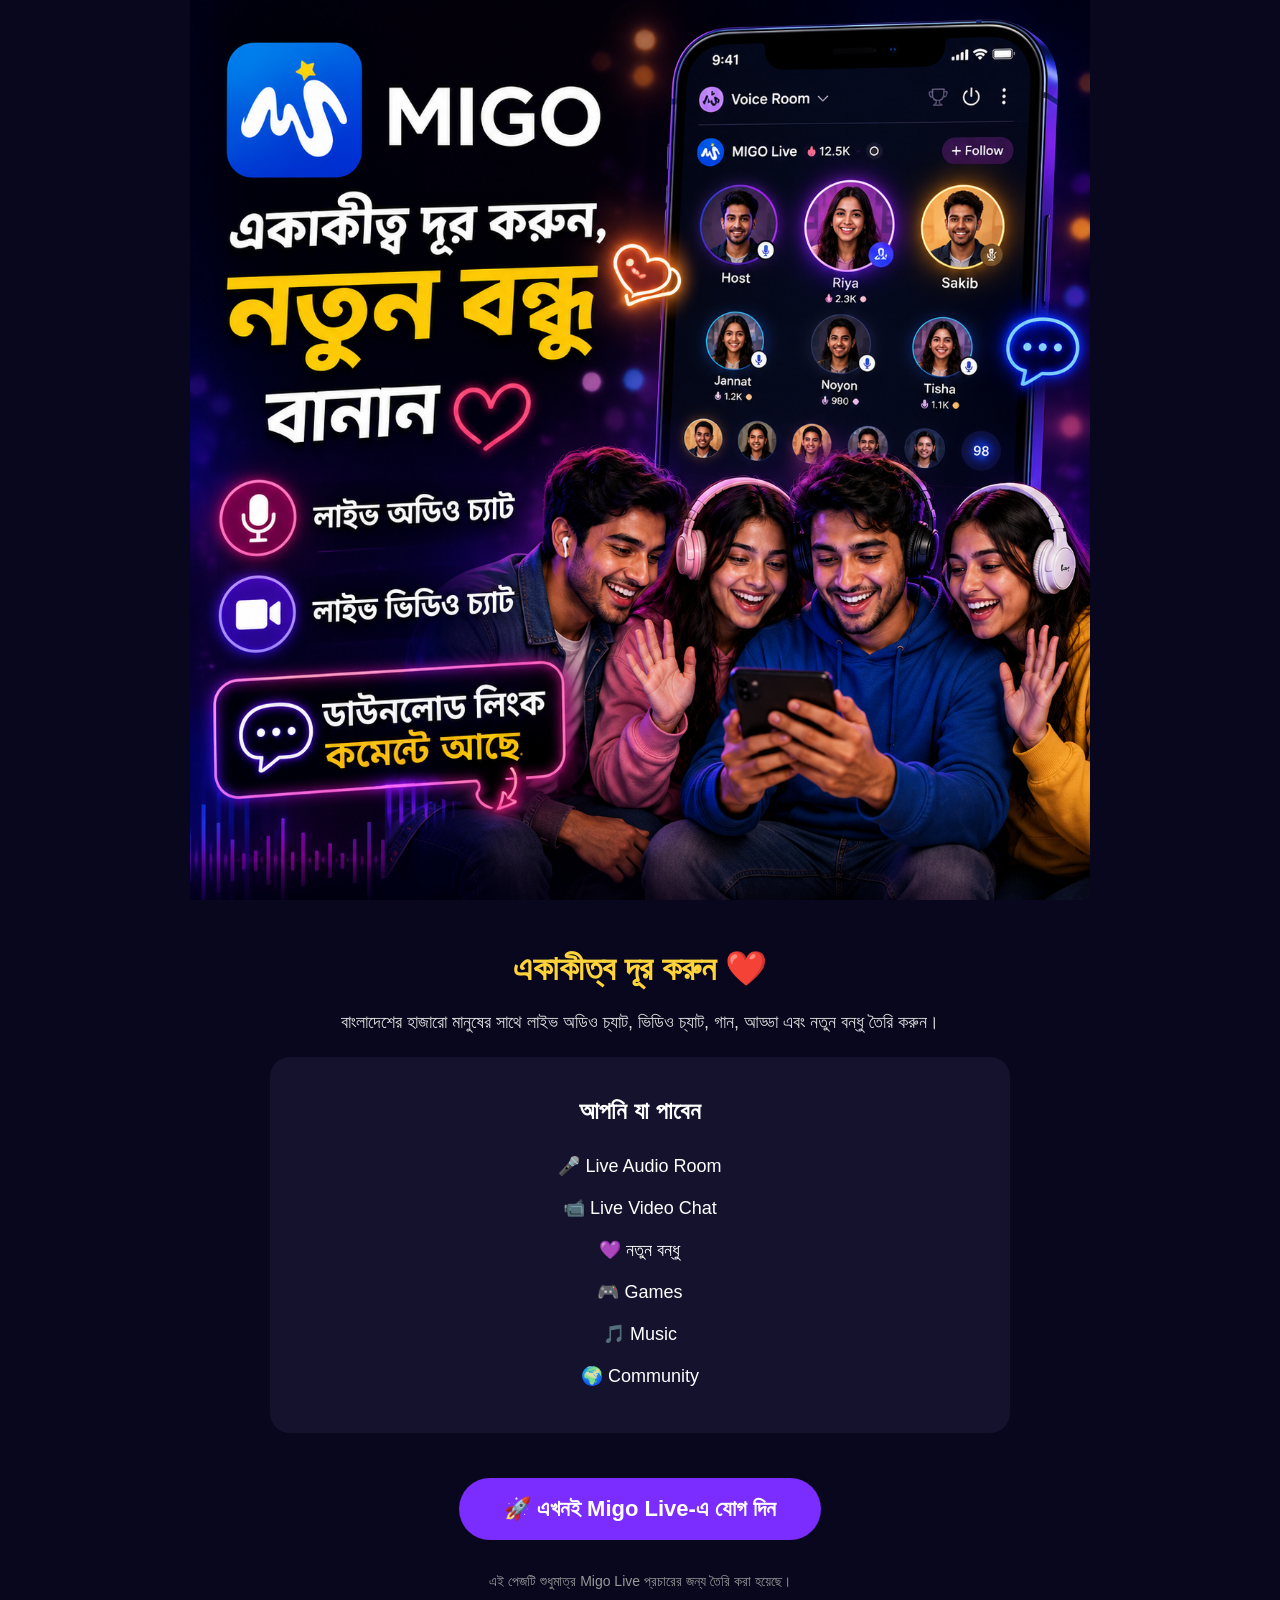
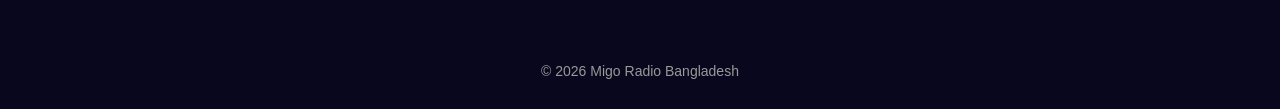
==== index.html @ 3a343d8a "Add files via upload" ====
<!DOCTYPE html>
<html lang="bn">
<head>
<meta charset="UTF-8">
<meta name="viewport" content="width=device-width,initial-scale=1">
<title>Migo Radio Bangladesh</title>

<style>
body{
margin:0;
font-family:Arial,sans-serif;
background:#09071d;
color:white;
text-align:center;
}

.hero img{
width:100%;
max-width:900px;
display:block;
margin:auto;
}

.container{
padding:25px;
}

h1{
font-size:34px;
color:#FFD43B;
margin-bottom:10px;
}

p{
font-size:18px;
line-height:1.7;
color:#ddd;
}

.box{
background:#15122d;
padding:20px;
margin:20px auto;
max-width:700px;
border-radius:20px;
}

ul{
list-style:none;
padding:0;
}

li{
padding:10px;
font-size:18px;
}

.button{
display:inline-block;
margin-top:25px;
padding:18px 45px;
background:#7B2DFF;
color:white;
text-decoration:none;
font-size:22px;
font-weight:bold;
border-radius:50px;
transition:.3s;
}

.button:hover{
background:#5d15da;
}

footer{
padding:30px;
color:#999;
font-size:14px;
}
</style>

</head>

<body>

<div class="hero">

<img src="banner.png">

</div>

<div class="container">

<h1>একাকীত্ব দূর করুন ❤️</h1>

<p>
বাংলাদেশের হাজারো মানুষের সাথে
লাইভ অডিও চ্যাট, ভিডিও চ্যাট,
গান, আড্ডা এবং নতুন বন্ধু তৈরি করুন।
</p>

<div class="box">

<h2>আপনি যা পাবেন</h2>

<ul>
<li>🎤 Live Audio Room</li>
<li>📹 Live Video Chat</li>
<li>💜 নতুন বন্ধু</li>
<li>🎮 Games</li>
<li>🎵 Music</li>
<li>🌍 Community</li>
</ul>

</div>

<a class="button"
href="https://front.bslive.top/mbapp/inviteReward/share/179501">

🚀 এখনই Migo Live-এ যোগ দিন

</a>

<p style="margin-top:30px;font-size:14px;color:#999">

এই পেজটি শুধুমাত্র Migo Live প্রচারের জন্য তৈরি করা হয়েছে।

</p>

</div>

<footer>

© 2026 Migo Radio Bangladesh

</footer>

</body>
</html>
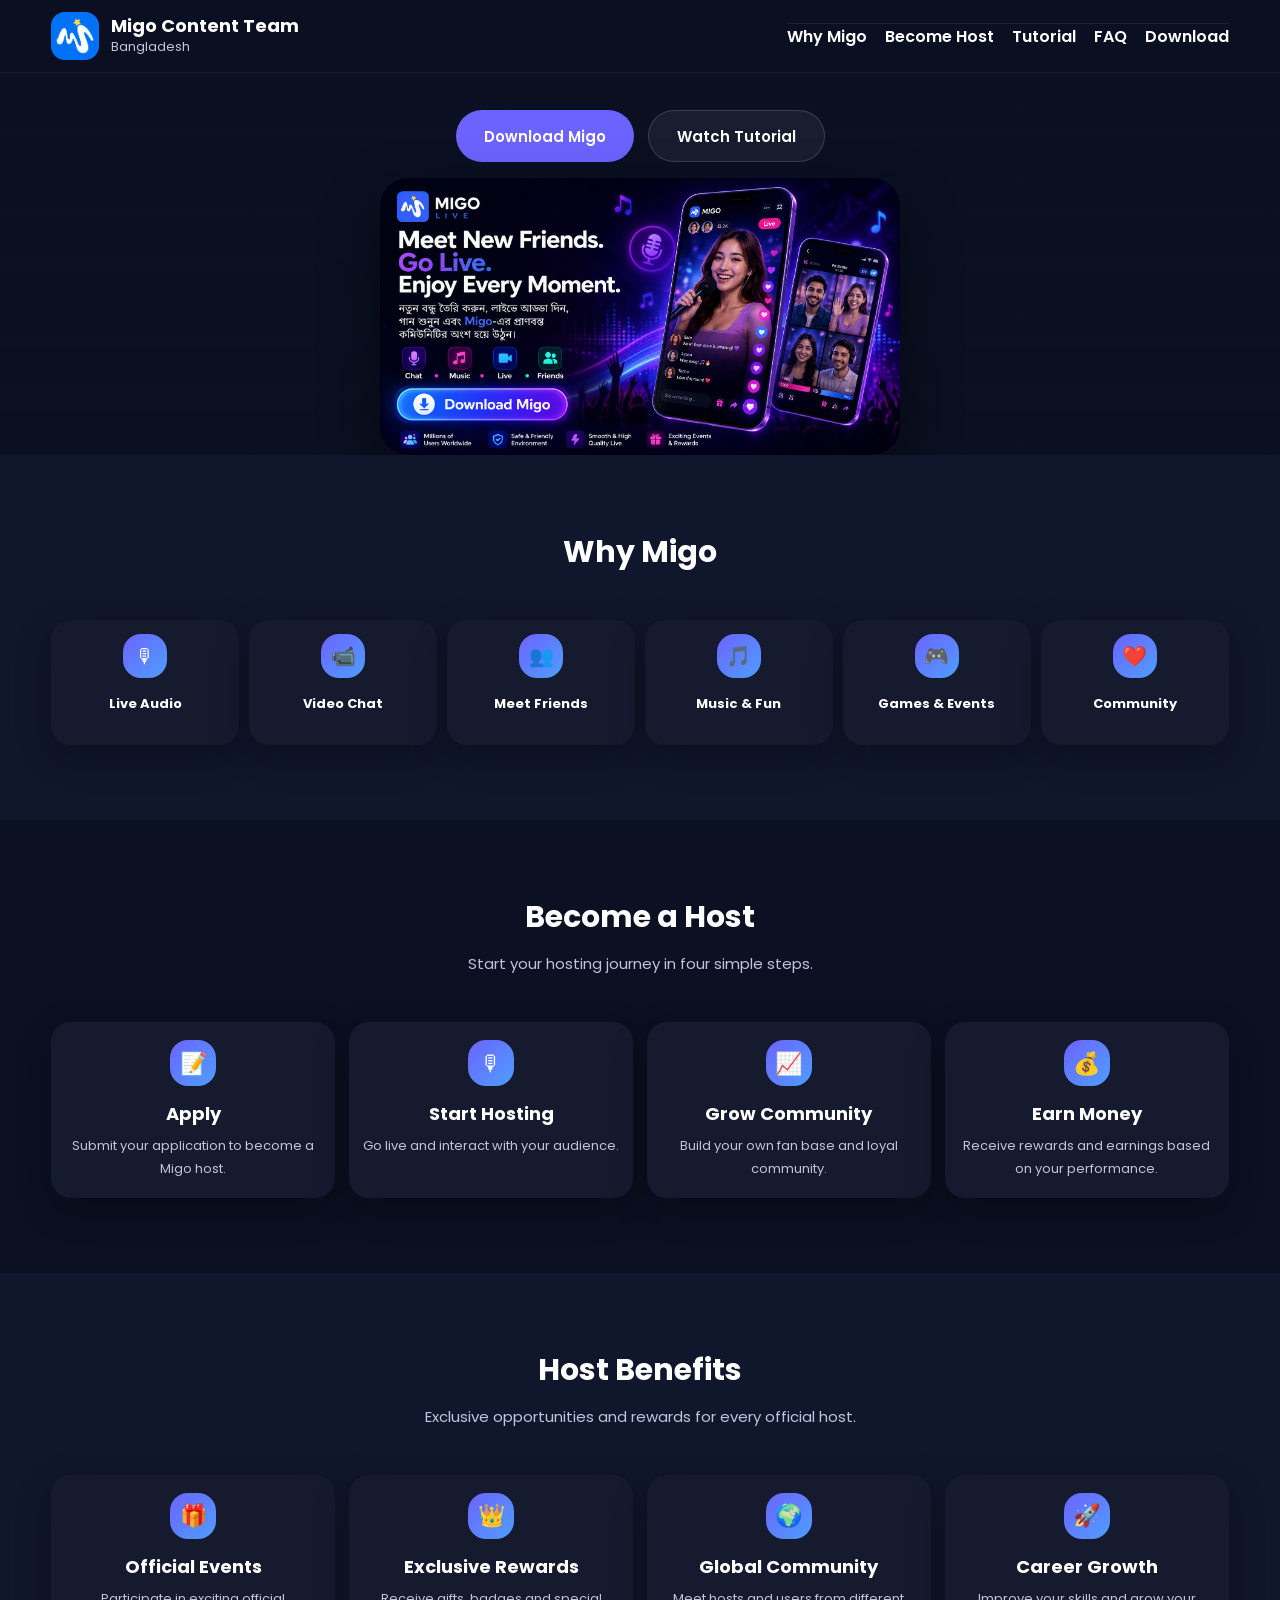
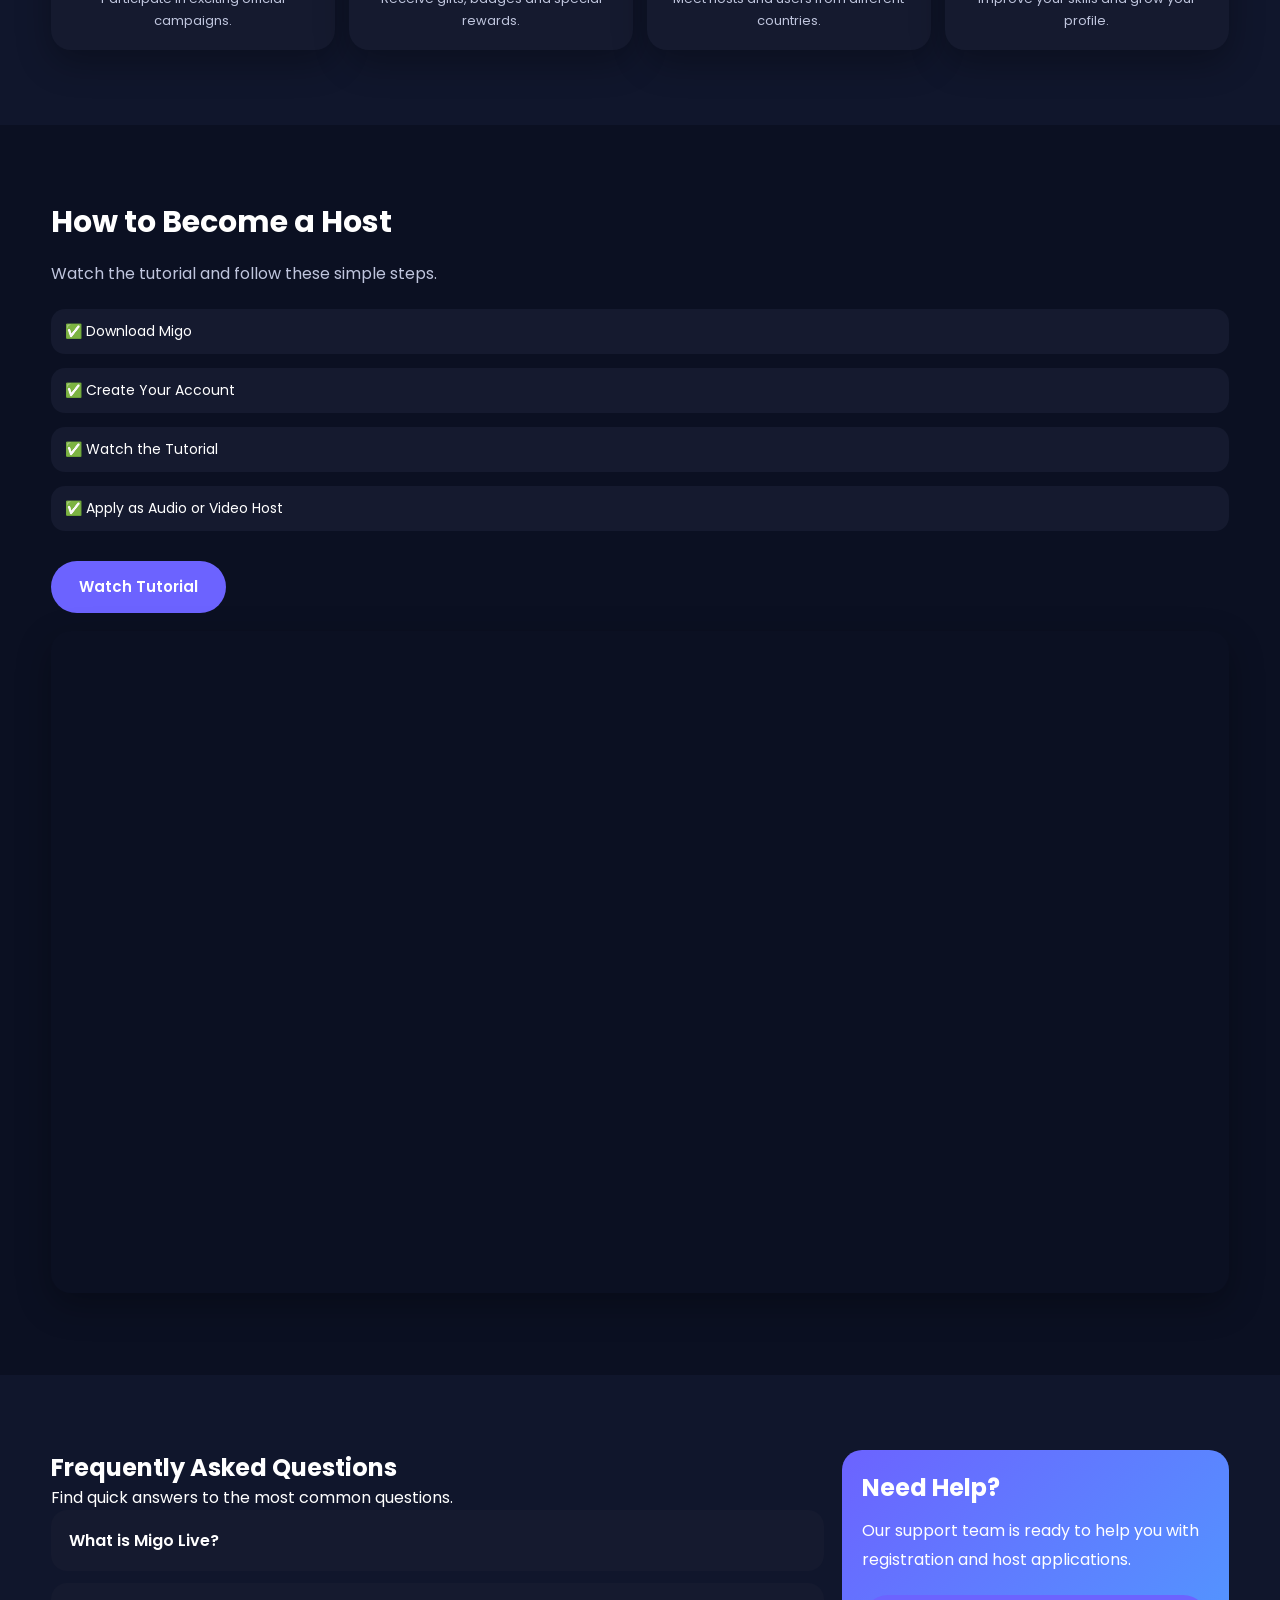
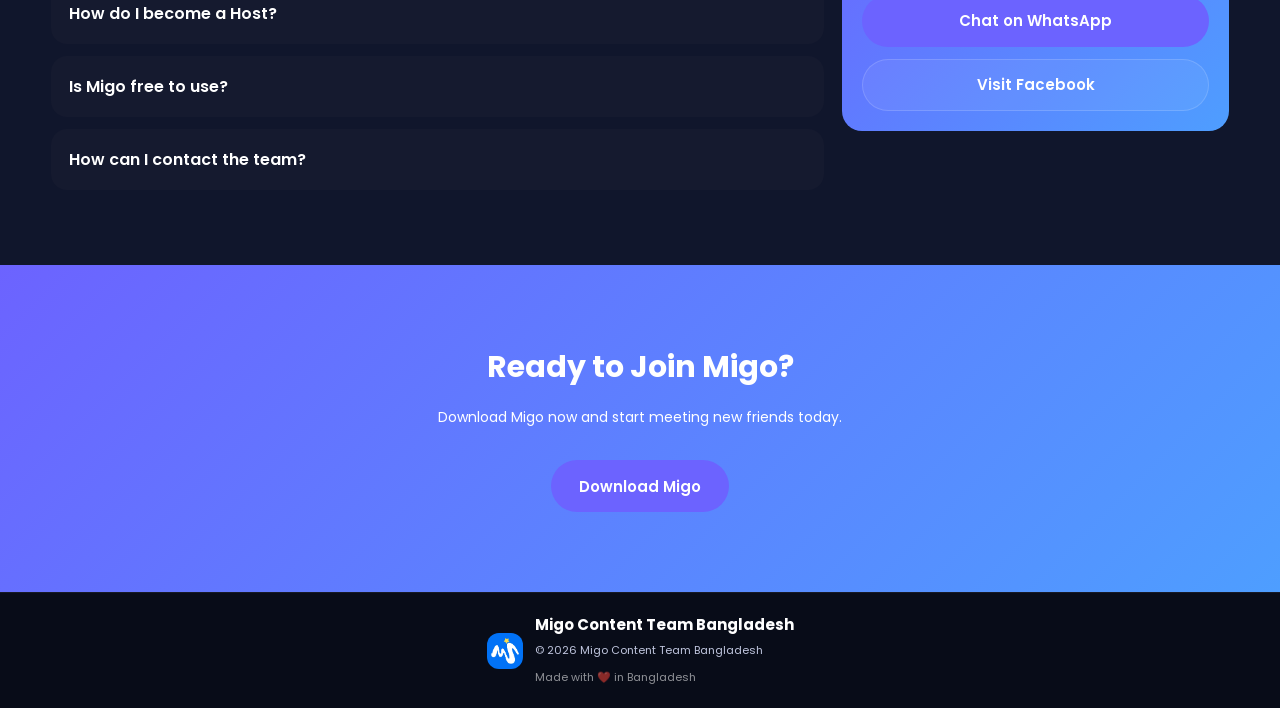
==== commit dd209921: "Add files via upload Update website files" ====
--- a/index.html
+++ b/index.html
@@ -1,139 +1,390 @@
 <!DOCTYPE html>
-<html lang="bn">
+<html lang="en">
+
 <head>
+
 <meta charset="UTF-8">
-<meta name="viewport" content="width=device-width,initial-scale=1">
-<title>Migo Radio Bangladesh</title>
-
-<style>
-body{
-margin:0;
-font-family:Arial,sans-serif;
-background:#09071d;
-color:white;
-text-align:center;
-}
-
-.hero img{
-width:100%;
-max-width:900px;
-display:block;
-margin:auto;
-}
-
-.container{
-padding:25px;
-}
-
-h1{
-font-size:34px;
-color:#FFD43B;
-margin-bottom:10px;
-}
-
-p{
-font-size:18px;
-line-height:1.7;
-color:#ddd;
-}
-
-.box{
-background:#15122d;
-padding:20px;
-margin:20px auto;
-max-width:700px;
-border-radius:20px;
-}
-
-ul{
-list-style:none;
-padding:0;
-}
-
-li{
-padding:10px;
-font-size:18px;
-}
-
-.button{
-display:inline-block;
-margin-top:25px;
-padding:18px 45px;
-background:#7B2DFF;
-color:white;
-text-decoration:none;
-font-size:22px;
-font-weight:bold;
-border-radius:50px;
-transition:.3s;
-}
-
-.button:hover{
-background:#5d15da;
-}
-
-footer{
-padding:30px;
-color:#999;
-font-size:14px;
-}
-</style>
+
+<meta name="viewport"
+content="width=device-width, initial-scale=1.0">
+
+<title>Migo Content Team</title>
+
+<link rel="stylesheet" href="style.css">
+
+<link rel="preconnect" href="https://fonts.googleapis.com">
+
+<link rel="preconnect" href="https://fonts.gstatic.com" crossorigin>
+
+<link href="https://fonts.googleapis.com/css2?family=Poppins:wght@300;400;500;600;700;800&display=swap" rel="stylesheet">
 
 </head>
 
 <body>
 
-<div class="hero">
-
-<img src="banner.png">
-
-</div>
-
-<div class="container">
-
-<h1>একাকীত্ব দূর করুন ❤️</h1>
-
-<p>
-বাংলাদেশের হাজারো মানুষের সাথে
-লাইভ অডিও চ্যাট, ভিডিও চ্যাট,
-গান, আড্ডা এবং নতুন বন্ধু তৈরি করুন।
-</p>
-
-<div class="box">
-
-<h2>আপনি যা পাবেন</h2>
-
-<ul>
-<li>🎤 Live Audio Room</li>
-<li>📹 Live Video Chat</li>
-<li>💜 নতুন বন্ধু</li>
-<li>🎮 Games</li>
-<li>🎵 Music</li>
-<li>🌍 Community</li>
+<!-- ===========================
+HEADER
+=========================== -->
+
+<header class="header">
+
+<div class="container">
+
+<div class="logo-box">
+
+<img src="logo.png"
+id="logo"
+alt="Logo">
+
+<div>
+
+<h2 id="websiteName"></h2>
+
+<p id="websiteCountry"></p>
+
+</div>
+
+</div>
+
+<nav id="menu">
+
+<a href="#whyMigo">Why Migo</a>
+
+<a href="#host">Become Host</a>
+
+<a href="#tutorial">Tutorial</a>
+
+<a href="#faq">FAQ</a>
+
+<a href="#download">Download</a>
+
+</nav>
+
+<div class="menu-btn"
+
+id="menuBtn">
+
+☰
+
+</div>
+
+</div>
+
+</header>
+
+<!-- ===========================
+HERO
+=========================== -->
+
+<section class="hero">
+
+<div class="container hero-grid">
+
+<div class="hero-left">
+
+<div class="badge"
+
+id="heroBadge">
+
+</div>
+
+<h1 id="heroTitle"></h1>
+
+<p id="heroDescription"></p>
+
+<div class="hero-tags"
+
+id="heroTags">
+
+</div>
+
+<div class="hero-buttons">
+
+<a
+
+id="downloadHeroBtn"
+
+class="btn primary">
+
+Download
+
+</a>
+
+<a
+
+id="tutorialHeroBtn"
+
+class="btn secondary">
+
+Tutorial
+
+</a>
+
+</div>
+
+</div>
+
+<div class="hero-right">
+
+<img
+
+src="hero-banner.webp"
+
+alt="Hero"
+
+class="hero-image">
+
+</div>
+
+</div>
+
+</section>
+
+<!-- ===========================
+WHY MIGO
+=========================== -->
+
+<section
+
+id="whyMigo"
+
+class="section">
+
+<div class="container">
+
+<div class="section-title">
+
+<h2 id="whyTitle"></h2>
+
+<p id="whySubtitle"></p>
+
+</div>
+
+<div
+
+class="cards-grid"
+
+id="whyCards">
+
+</div>
+
+</div>
+
+</section>
+<!-- ===========================
+BECOME HOST
+=========================== -->
+
+<section id="host" class="section">
+
+<div class="container">
+
+<div class="section-title">
+
+<h2 id="hostTitle"></h2>
+
+<p id="hostSubtitle"></p>
+
+</div>
+
+<div
+class="cards-grid two-column"
+id="hostCards">
+
+</div>
+
+</div>
+
+</section>
+
+<!-- ===========================
+HOST BENEFITS
+=========================== -->
+
+<section
+id="benefits"
+class="section">
+
+<div class="container">
+
+<div class="section-title">
+
+<h2 id="benefitsTitle"></h2>
+
+<p id="benefitsSubtitle"></p>
+
+</div>
+
+<div
+class="cards-grid two-column"
+id="benefitsCards">
+
+</div>
+
+</div>
+
+</section>
+
+<!-- ===========================
+TUTORIAL
+=========================== -->
+
+<section
+id="tutorial"
+class="section">
+
+<div class="container tutorial-layout">
+
+<div class="tutorial-left">
+
+<h2 id="tutorialTitle"></h2>
+
+<p id="tutorialSubtitle"></p>
+
+<ul
+id="tutorialSteps">
+
 </ul>
 
-</div>
-
-<a class="button"
-href="https://front.bslive.top/mbapp/inviteReward/share/179501">
-
-🚀 এখনই Migo Live-এ যোগ দিন
-
-</a>
-
-<p style="margin-top:30px;font-size:14px;color:#999">
-
-এই পেজটি শুধুমাত্র Migo Live প্রচারের জন্য তৈরি করা হয়েছে।
-
-</p>
-
-</div>
-
-<footer>
-
-© 2026 Migo Radio Bangladesh
+<a
+id="tutorialBtn"
+class="btn primary">
+
+Watch Tutorial
+
+</a>
+
+</div>
+
+<div class="tutorial-right">
+
+<iframe
+
+id="tutorialVideo"
+
+allowfullscreen>
+
+</iframe>
+
+</div>
+
+</div>
+
+</section>
+
+<!-- ===========================
+FAQ + NEED HELP
+=========================== -->
+
+<section
+id="faq"
+class="section">
+
+<div class="container faq-layout">
+
+<div class="faq-left">
+
+<h2 id="faqTitle"></h2>
+
+<p id="faqSubtitle"></p>
+
+<div
+id="faqContainer">
+
+</div>
+
+</div>
+
+<div class="help-right">
+
+<h2 id="helpTitle"></h2>
+
+<p id="helpDescription"></p>
+
+<div class="help-buttons">
+
+<a
+id="whatsappBtn"
+class="btn primary">
+
+WhatsApp
+
+</a>
+
+<a
+id="facebookBtn"
+class="btn secondary">
+
+Facebook
+
+</a>
+
+</div>
+
+</div>
+
+</div>
+
+</section>
+<!-- ===========================
+DOWNLOAD
+=========================== -->
+
+<section id="download" class="section">
+
+<div class="container">
+
+<div class="download-box">
+
+<h2 id="downloadTitle"></h2>
+
+<p id="downloadDescription"></p>
+
+<a
+id="downloadBtn"
+class="btn primary">
+
+Download Migo
+
+</a>
+
+</div>
+
+</div>
+
+</section>
+
+<!-- ===========================
+FOOTER
+=========================== -->
+
+<footer class="footer">
+
+<div class="container footer-content">
+
+<img
+src="logo.png"
+id="footerLogo"
+alt="Logo">
+
+<div>
+
+<h3 id="footerCompany"></h3>
+
+<p id="footerCopyright"></p>
+
+<small id="footerMadeWith"></small>
+
+</div>
+
+</div>
 
 </footer>
 
+<script src="config.js"></script>
+
+<script src="script.js"></script>
+
 </body>
+
 </html>
--- a/style.css
+++ b/style.css
@@ -0,0 +1,1518 @@
+/* ==========================================================
+   MIGO WEBSITE V4
+   Mobile First Design
+========================================================== */
+
+/* ==========================================================
+   ROOT
+========================================================== */
+
+:root{
+
+--primary:#6C63FF;
+--primary-dark:#5A52E8;
+
+--secondary:#4E9EFF;
+
+--background:#0B1022;
+--surface:#151A2F;
+--surface-light:#1E2745;
+
+--text:#FFFFFF;
+--text-light:#BFC5DD;
+
+--success:#22C55E;
+--danger:#EF4444;
+
+--radius:20px;
+
+--shadow:
+0 12px 35px rgba(0,0,0,.30);
+
+--transition:.30s ease;
+
+--container:1200px;
+
+}
+
+/* ==========================================================
+   RESET
+========================================================== */
+
+*{
+
+margin:0;
+
+padding:0;
+
+box-sizing:border-box;
+
+}
+
+html{
+
+scroll-behavior:smooth;
+
+}
+
+body{
+
+font-family:'Poppins',sans-serif;
+
+background:var(--background);
+
+color:var(--text);
+
+overflow-x:hidden;
+
+}
+
+img{
+
+display:block;
+
+max-width:100%;
+
+}
+
+a{
+
+text-decoration:none;
+
+color:inherit;
+
+}
+
+button{
+
+border:none;
+
+outline:none;
+
+cursor:pointer;
+
+font-family:inherit;
+
+}
+
+/* ==========================================================
+   COMMON
+========================================================== */
+
+.container{
+
+width:min(92%,var(--container));
+
+margin:auto;
+
+}
+
+.section{
+
+padding:75px 0;
+
+}
+
+.section-title{
+
+text-align:center;
+
+margin-bottom:45px;
+
+}
+
+.section-title h2{
+
+font-size:30px;
+
+font-weight:700;
+
+margin-bottom:10px;
+
+}
+
+.section-title p{
+
+font-size:15px;
+
+line-height:1.8;
+
+color:var(--text-light);
+
+max-width:650px;
+
+margin:auto;
+
+}
+
+/* ==========================================================
+   BUTTONS
+========================================================== */
+
+.btn{
+
+display:inline-flex;
+
+align-items:center;
+
+justify-content:center;
+
+height:52px;
+
+padding:0 28px;
+
+border-radius:999px;
+
+font-size:15px;
+
+font-weight:600;
+
+transition:var(--transition);
+
+}
+
+.btn.primary{
+
+background:var(--primary);
+
+color:#fff;
+
+}
+
+.btn.primary:hover{
+
+background:var(--primary-dark);
+
+transform:translateY(-3px);
+
+}
+
+.btn.secondary{
+
+border:1px solid rgba(255,255,255,.15);
+
+background:rgba(255,255,255,.06);
+
+color:#fff;
+
+}
+
+.btn.secondary:hover{
+
+background:rgba(255,255,255,.12);
+
+}
+
+/* ==========================================================
+   HEADER
+========================================================== */
+
+.header{
+
+position:fixed;
+
+top:0;
+
+left:0;
+
+width:100%;
+
+z-index:1000;
+
+background:rgba(11,16,34,.82);
+
+backdrop-filter:blur(16px);
+
+border-bottom:1px solid rgba(255,255,255,.05);
+
+}
+
+.header .container{
+
+height:72px;
+
+display:flex;
+
+align-items:center;
+
+justify-content:space-between;
+
+}
+
+.logo-box{
+
+display:flex;
+
+align-items:center;
+
+gap:12px;
+
+}
+
+#logo{
+
+width:48px;
+
+height:48px;
+
+border-radius:14px;
+
+}
+
+.logo-box h2{
+
+font-size:18px;
+
+font-weight:700;
+
+line-height:1.2;
+
+}
+
+.logo-box p{
+
+font-size:13px;
+
+color:var(--text-light);
+
+}
+
+#menu{
+
+display:none;
+
+}
+
+.menu-btn{
+
+width:46px;
+
+height:46px;
+
+display:flex;
+
+align-items:center;
+
+justify-content:center;
+
+font-size:22px;
+
+background:var(--surface);
+
+border-radius:12px;
+
+cursor:pointer;
+
+}
+
+.menu-btn:hover{
+
+background:var(--primary);
+
+}
+/* ==========================================================
+   HERO
+========================================================== */
+
+.hero{
+
+position:relative;
+min-height:auto;
+
+display:flex;
+
+align-items:center;
+
+padding-top:90px;
+
+overflow:hidden;
+
+}
+
+.hero::before{
+
+content:"";
+
+position:absolute;
+
+inset:0;
+
+background:linear-gradient(
+180deg,
+rgba(11,16,34,.25),
+rgba(11,16,34,.88)
+);
+
+z-index:1;
+
+}
+
+.hero-grid{
+
+position:relative;
+
+z-index:2;
+
+display:grid;
+
+grid-template-columns:1fr;
+
+gap:45px;
+
+align-items:center;
+
+}
+
+.hero-left{
+
+text-align:center;
+
+}
+
+.hero-right{
+
+display:flex;
+
+justify-content:center;
+margin-top: 20px;
+
+}
+
+.hero-image{
+
+width:100%;
+
+max-width:420px;
+
+border-radius:28px;
+
+box-shadow:
+0 25px 60px rgba(0,0,0,.45);
+
+}
+
+.badge{
+
+display:inline-flex;
+
+align-items:center;
+
+justify-content:center;
+
+padding:8px 18px;
+
+border-radius:999px;
+
+background:rgba(108,99,255,.18);
+
+border:1px solid rgba(108,99,255,.35);
+
+font-size:13px;
+
+margin-bottom:18px;
+
+}
+
+#heroTitle{
+
+font-size:40px;
+
+font-weight:800;
+
+line-height:1.15;
+
+margin-bottom:18px;
+
+white-space:pre-line;
+
+}
+
+#heroDescription{
+
+font-size:16px;
+
+line-height:1.8;
+
+color:var(--text-light);
+
+max-width:620px;
+
+margin:0 auto 25px;
+
+}
+
+.hero-tags{
+
+display:flex;
+
+justify-content:center;
+
+flex-wrap:wrap;
+
+gap:10px;
+
+margin-bottom:28px;
+
+}
+
+.hero-tags span{
+
+padding:10px 16px;
+
+border-radius:999px;
+
+background:rgba(255,255,255,.08);
+
+font-size:13px;
+
+}
+
+.hero-buttons{
+
+display:flex;
+
+justify-content:center;
+
+flex-wrap:wrap;
+
+gap:14px;
+
+}
+
+/* ==========================================================
+   TABLET
+========================================================== */
+
+@media(min-width:768px){
+
+#heroTitle{
+
+font-size:56px;
+
+}
+
+.hero-image{
+
+max-width:500px;
+
+}
+
+}
+
+/* ==========================================================
+   DESKTOP
+========================================================== */
+
+@media(min-width:1024px){
+
+.hero-grid{
+
+grid-template-columns:1fr 1fr;
+
+}
+
+.hero-left{
+
+text-align:left;
+
+}
+
+#heroDescription{
+
+margin-left:0;
+
+}
+
+.hero-tags{
+
+justify-content:flex-start;
+
+}
+
+.hero-buttons{
+
+justify-content:flex-start;
+
+}
+
+.hero-image{
+
+max-width:560px;
+
+}
+
+}
+/* ==========================================================
+   WHY MIGO
+========================================================== */
+
+#whyMigo{
+
+background:#10162C;
+
+}
+
+.cards-grid{
+
+display:grid;
+
+grid-template-columns:repeat(3,1fr);
+
+gap:16px;
+
+}
+
+.cards-grid .card{
+
+background:var(--surface);
+
+border-radius:20px;
+
+padding:20px 16px;
+
+text-align:center;
+
+transition:var(--transition);
+
+box-shadow:var(--shadow);
+
+}
+
+.cards-grid .card:hover{
+
+transform:translateY(-8px);
+
+}
+
+.cards-grid .icon{
+
+width:60px;
+
+height:60px;
+
+margin:auto;
+
+margin-bottom:16px;
+
+border-radius:18px;
+
+background:linear-gradient(
+135deg,
+var(--primary),
+var(--secondary)
+);
+
+display:flex;
+
+align-items:center;
+
+justify-content:center;
+
+font-size:28px;
+
+}
+
+.cards-grid h3{
+
+font-size:17px;
+
+margin-bottom:8px;
+
+}
+
+.cards-grid p{
+
+font-size:13px;
+
+line-height:1.7;
+
+color:var(--text-light);
+
+}
+
+/* ==========================================================
+   BECOME HOST
+========================================================== */
+
+#host{
+
+background:var(--background);
+
+}
+
+.two-column{
+
+display:grid;
+
+grid-template-columns:repeat(2,1fr);
+
+gap:18px;
+
+}
+
+.two-column .card{
+
+background:var(--surface);
+
+padding:22px;
+
+border-radius:20px;
+
+text-align:center;
+
+transition:var(--transition);
+
+box-shadow:var(--shadow);
+
+}
+
+.two-column .card:hover{
+
+transform:translateY(-8px);
+
+}
+
+.two-column .icon{
+
+width:58px;
+
+height:58px;
+
+margin:auto;
+
+margin-bottom:14px;
+
+border-radius:18px;
+
+background:linear-gradient(
+135deg,
+var(--primary),
+var(--secondary)
+);
+
+display:flex;
+
+align-items:center;
+
+justify-content:center;
+
+font-size:28px;
+
+}
+
+.two-column h3{
+
+font-size:18px;
+
+margin-bottom:8px;
+
+}
+
+.two-column p{
+
+font-size:13px;
+
+line-height:1.7;
+
+color:var(--text-light);
+
+}
+
+/* ==========================================================
+   HOST BENEFITS
+========================================================== */
+
+#benefits{
+
+background:#10162C;
+
+}
+
+/* ==========================================================
+   MOBILE
+========================================================== */
+
+@media(max-width:767px){
+
+.cards-grid{
+
+grid-template-columns:repeat(3,1fr);
+
+gap:10px;
+
+}
+
+.cards-grid .card{
+
+padding:16px 10px;
+
+}
+
+.cards-grid .icon{
+
+width:46px;
+
+height:46px;
+
+font-size:22px;
+
+margin-bottom:10px;
+
+}
+
+.cards-grid h3{
+
+font-size:13px;
+
+}
+
+.cards-grid p{
+
+display:none;
+
+}
+
+.two-column{
+
+gap:12px;
+
+}
+
+.two-column .card{
+
+padding:18px 12px;
+
+}
+
+.two-column .icon{
+
+width:46px;
+
+height:46px;
+
+font-size:22px;
+
+margin-bottom:10px;
+
+}
+
+.two-column h3{
+
+font-size:14px;
+
+}
+
+.two-column p{
+
+display:none;
+
+}
+
+}
+/* ==========================================================
+   TUTORIAL
+========================================================== */
+
+#tutorial{
+
+background:var(--background);
+
+}
+
+.tutorial-layout{
+
+display:grid;
+
+grid-template-columns:1fr;
+
+gap:30px;
+
+align-items:center;
+
+}
+
+.tutorial-left h2{
+
+font-size:30px;
+
+margin-bottom:15px;
+
+}
+
+.tutorial-left p{
+
+color:var(--text-light);
+
+line-height:1.8;
+
+margin-bottom:20px;
+
+}
+
+#tutorialSteps{
+
+list-style:none;
+
+display:flex;
+
+flex-direction:column;
+
+gap:14px;
+
+margin-bottom:30px;
+
+}
+
+#tutorialSteps li{
+
+background:var(--surface);
+
+padding:15px 18px;
+
+border-radius:14px;
+
+font-size:15px;
+
+}
+
+.tutorial-right iframe{
+
+width:100%;
+
+aspect-ratio:16/9;
+
+border:none;
+
+border-radius:20px;
+
+box-shadow:var(--shadow);
+
+}
+
+/* ==========================================================
+   FAQ + HELP
+========================================================== */
+
+#faq{
+
+background:#10162C;
+
+}
+
+.faq-layout{
+
+display:grid;
+
+grid-template-columns:2fr 1fr;
+
+gap:22px;
+
+align-items:start;
+
+}
+
+#faqContainer{
+
+display:flex;
+
+flex-direction:column;
+
+gap:12px;
+
+}
+
+.faq-item{
+
+background:var(--surface);
+
+border-radius:16px;
+
+overflow:hidden;
+
+}
+
+.faq-question{
+
+padding:18px;
+
+font-weight:600;
+
+cursor:pointer;
+
+}
+
+.faq-answer{
+
+display:none;
+
+padding:0 18px 18px;
+
+font-size:14px;
+
+line-height:1.8;
+
+color:var(--text-light);
+
+}
+
+.faq-item.active .faq-answer{
+
+display:block;
+
+}
+
+/* ==========================================================
+   HELP CARD
+========================================================== */
+
+.help-right{
+
+background:linear-gradient(
+135deg,
+var(--primary),
+var(--secondary)
+);
+
+padding:25px;
+
+border-radius:20px;
+
+position:sticky;
+
+top:90px;
+
+}
+
+.help-right h2{
+
+margin-bottom:12px;
+
+}
+
+.help-right p{
+
+line-height:1.8;
+
+margin-bottom:20px;
+
+}
+
+.help-buttons{
+
+display:flex;
+
+flex-direction:column;
+
+gap:12px;
+
+}
+
+/* ==========================================================
+   MOBILE
+========================================================== */
+
+@media(max-width:767px){
+
+.faq-layout{
+
+grid-template-columns:1fr;
+
+}
+
+.help-right{
+
+position:static;
+
+}
+
+.tutorial-layout{
+
+grid-template-columns:1fr;
+
+}
+
+}
+/* ==========================================================
+   DOWNLOAD
+========================================================== */
+
+#download{
+
+background:linear-gradient(
+135deg,
+var(--primary),
+var(--secondary)
+);
+
+padding:80px 0;
+
+}
+
+.download-box{
+
+text-align:center;
+
+max-width:700px;
+
+margin:auto;
+
+}
+
+.download-box h2{
+
+font-size:34px;
+
+margin-bottom:15px;
+
+}
+
+.download-box p{
+
+font-size:16px;
+
+line-height:1.8;
+
+margin-bottom:30px;
+
+color:#fff;
+
+}
+
+/* ==========================================================
+   FOOTER
+========================================================== */
+
+.footer{
+
+background:#080C18;
+
+padding:35px 20px;
+
+border-top:1px solid rgba(255,255,255,.06);
+
+}
+
+.footer-content{
+
+display:flex;
+
+align-items:center;
+
+justify-content:center;
+
+gap:18px;
+
+text-align:left;
+
+}
+
+#footerLogo{
+
+width:45px;
+
+height:45px;
+
+border-radius:12px;
+
+}
+
+.footer h3{
+
+font-size:18px;
+
+margin-bottom:6px;
+
+}
+
+.footer p{
+
+font-size:13px;
+
+color:var(--text-light);
+
+margin-bottom:4px;
+
+}
+
+.footer small{
+
+font-size:12px;
+
+color:rgba(255,255,255,.55);
+
+}
+
+/* ==========================================================
+   DESKTOP MENU
+========================================================== */
+
+@media(min-width:992px){
+
+#menu{
+
+display:flex;
+
+align-items:center;
+
+gap:28px;
+
+}
+
+#menu a{
+
+font-size:15px;
+
+font-weight:500;
+
+transition:var(--transition);
+
+}
+
+#menu a:hover{
+
+color:var(--secondary);
+
+}
+
+.menu-btn{
+
+display:none;
+
+}
+
+}
+
+/* ==========================================================
+   ANIMATION
+========================================================== */
+
+.card,
+.download-box,
+.help-right,
+.hero-image{
+
+transition:all .35s ease;
+
+}
+
+.card:hover,
+.download-box:hover{
+
+transform:translateY(-6px);
+
+}
+
+/* ==========================================================
+   SCROLLBAR
+========================================================== */
+
+::-webkit-scrollbar{
+
+width:8px;
+
+}
+
+::-webkit-scrollbar-track{
+
+background:#111;
+
+}
+
+::-webkit-scrollbar-thumb{
+
+background:var(--primary);
+
+border-radius:20px;
+
+}
+
+::-webkit-scrollbar-thumb:hover{
+
+background:var(--secondary);
+
+}
+
+/* ==========================================================
+   SELECTION
+========================================================== */
+
+::selection{
+
+background:var(--primary);
+
+color:#fff;
+
+}
+/* ==========================================================
+   FINAL MOBILE POLISH
+========================================================== */
+
+/* Hero */
+#heroTitle{
+    font-size:42px;
+    line-height:1.15;
+}
+
+.hero-image{
+    max-width:520px;
+    margin:auto;
+}
+
+.hero-tags span{
+    font-size:12px;
+    padding:8px 14px;
+}
+
+/* Why Migo */
+#whyMigo .cards-grid{
+    grid-template-columns:repeat(3,1fr);
+    gap:10px;
+}
+
+#whyMigo .card{
+    padding:14px 8px;
+    min-height:125px;
+}
+
+#whyMigo .icon{
+    width:44px;
+    height:44px;
+    font-size:20px;
+}
+
+#whyMigo h3{
+    font-size:13px;
+}
+
+#whyMigo p{
+    display:none;
+}
+
+/* Become Host */
+#host .two-column{
+    grid-template-columns:repeat(2,1fr);
+    gap:14px;
+}
+
+#host .card{
+    min-height:150px;
+    padding:18px 10px;
+}
+
+#host .icon{
+    width:46px;
+    height:46px;
+    font-size:22px;
+}
+
+/* Host Benefits */
+#benefits .two-column{
+    grid-template-columns:repeat(2,1fr);
+    gap:14px;
+}
+
+#benefits .card{
+    min-height:150px;
+    padding:18px 10px;
+}
+
+#benefits .icon{
+    width:46px;
+    height:46px;
+    font-size:22px;
+}
+
+/* Tutorial */
+.tutorial-layout{
+    gap:18px;
+}
+
+#tutorialSteps li{
+    padding:12px 14px;
+    font-size:14px;
+}
+
+/* FAQ + Help */
+.faq-layout{
+    gap:18px;
+}
+
+.help-right{
+    padding:20px;
+}
+
+.help-buttons .btn{
+    width:100%;
+}
+
+/* Download */
+.download-box{
+    padding:0 10px;
+}
+
+.download-box h2{
+    font-size:30px;
+}
+
+.download-box p{
+    font-size:14px;
+}
+
+/* Footer */
+.footer{
+    padding:20px 15px;
+}
+
+.footer-content{
+    gap:12px;
+}
+
+#footerLogo{
+    width:36px;
+    height:36px;
+}
+
+.footer h3{
+    font-size:15px;
+}
+
+.footer p,
+.footer small{
+    font-size:11px;
+}
+
+/* Desktop */
+@media(min-width:768px){
+
+#whyMigo .cards-grid{
+    grid-template-columns:repeat(6,1fr);
+}
+
+#host .two-column,
+#benefits .two-column{
+    grid-template-columns:repeat(4,1fr);
+}
+
+#heroTitle{
+    font-size:58px;
+}
+
+}
+/* ==========================
+   MOBILE MENU
+========================== */
+
+#menu{
+
+display:none;
+
+flex-direction:column;
+
+position:absolute;
+
+top:72px;
+
+left:0;
+
+width:100%;
+
+background:#151A2F;
+
+padding:20px;
+
+gap:18px;
+
+border-top:1px solid rgba(255,255,255,.08);
+
+}
+
+#menu.show{
+
+display:flex;
+
+}
+
+#menu a{
+
+font-size:16px;
+
+font-weight:600;
+
+color:#fff;
+
+}
+
+@media(min-width:992px){
+
+#menu{
+
+display:flex !important;
+
+position:static;
+
+flex-direction:row;
+
+background:none;
+
+padding:0;
+
+width:auto;
+
+}
+
+}
+/* ==========================
+   HERO CLEAN VERSION
+========================== */
+
+/* Hero Title ও Description লুকিয়ে রাখবে */
+#heroTitle,
+#heroDescription{
+    display:none;
+}
+
+/* Badge-এর নিচে Banner উপরে উঠে আসবে */
+.hero-content{
+    gap:16px;
+}
+
+/* Banner একটু উপরে আনবে */
+.hero-image{
+    margin-top:0;
+}
+
+/* Buttons-এর উপরে Gap একটু কমাবে */
+.hero-buttons{
+    margin-top:20px;
+}
+/* Hide Hero Badge */
+
+#heroBadge{
+    display:none;
+}
+.hero-grid{
+    display:flex;
+    flex-direction:column;
+    gap: 16px;
+}
+
+.hero-left{
+    display:flex;
+    flex-direction:column;
+}
+
+.hero-right{
+    order:1;
+    margin-top: 0;
+}
+
+.hero-tags{
+    order:2;
+}
+
+.hero-buttons{
+    order:3;
+}
+.hero-tags{
+    display: none !important;
+}
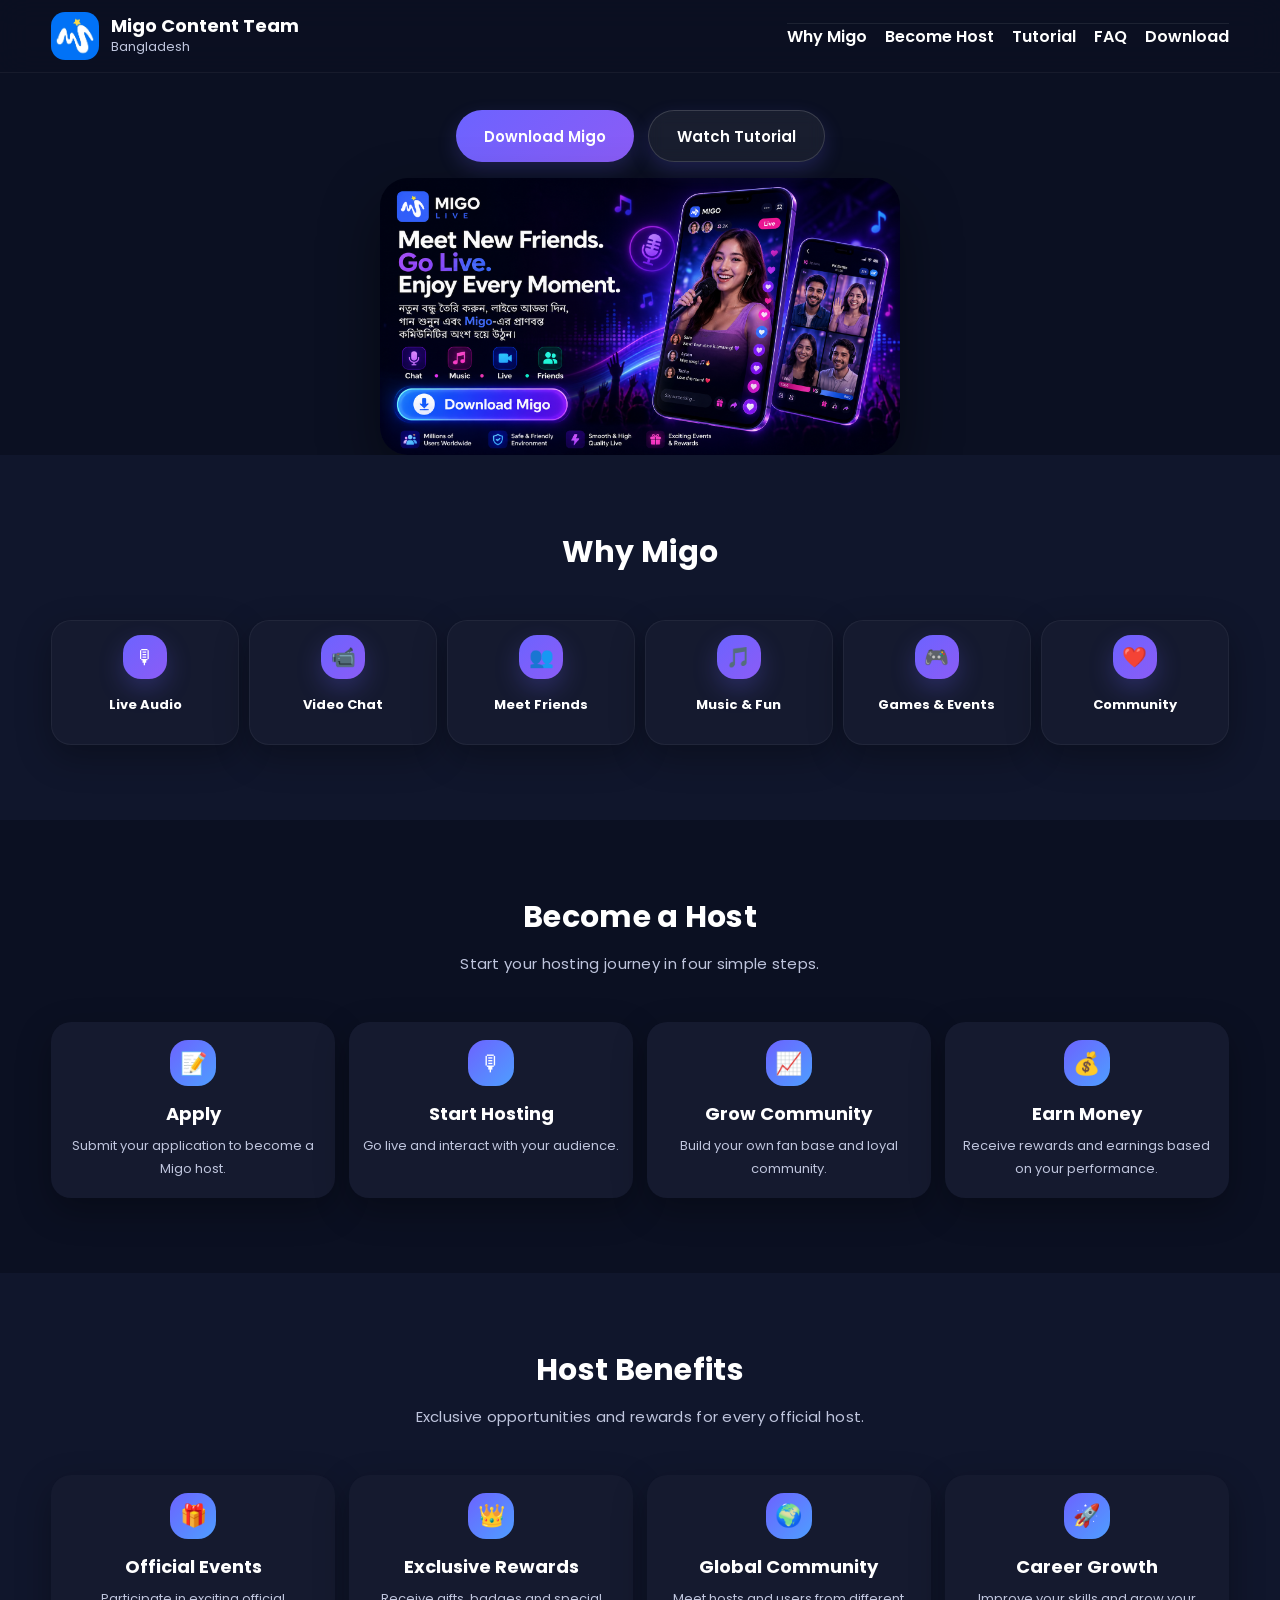
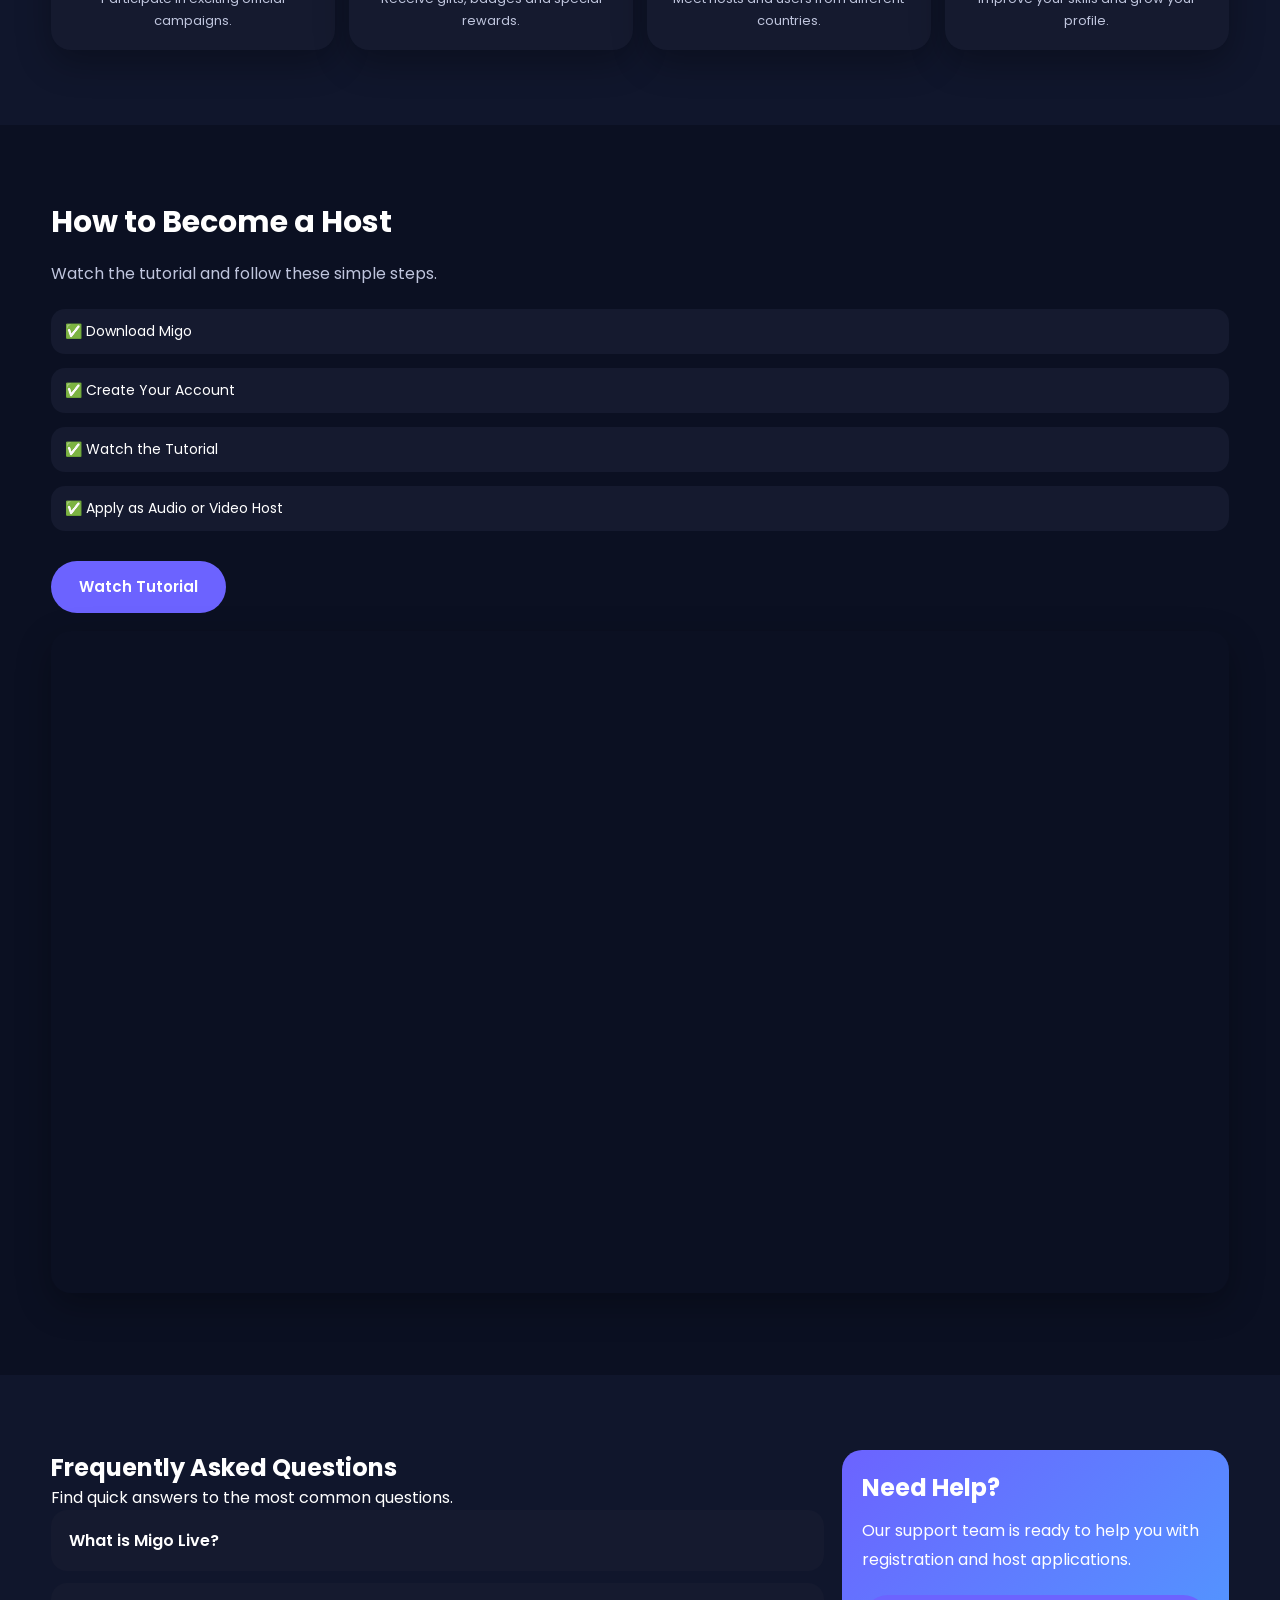
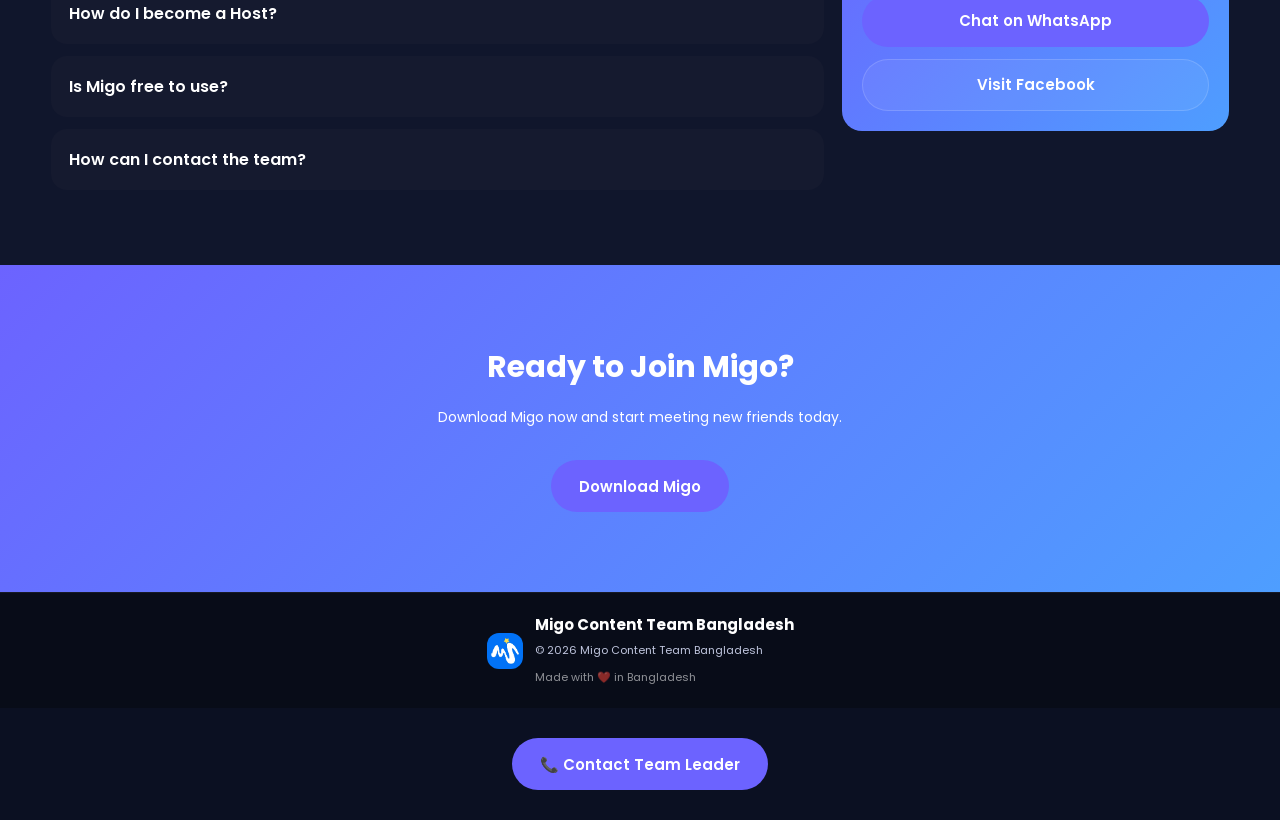
==== commit ef376a94: "Update website" ====
--- a/index.html
+++ b/index.html
@@ -21,7 +21,9 @@
 </head>
 
 <body>
-
+<div id="loader">
+    <div class="spinner"></div>
+</div>
 <!-- ===========================
 HEADER
 =========================== -->
@@ -380,6 +382,41 @@
 </div>
 
 </footer>
+<section class="contact-leader">
+    <div class="container">
+        <button id="contactLeaderBtn" class="btn primary">
+            📞 Contact Team Leader
+        </button>
+    </div>
+</section>
+<button id="backToTop">
+↑
+</button>
+<div id="leaderModal" class="leader-modal">
+    <div class="leader-card">
+        <span class="close-modal">&times;</span>
+
+        <img src="solayman.png" alt="Solayman" class="leader-photo">
+
+        <h2>Solayman</h2>
+        <p class="leader-role">Content Team Lead</p>
+
+        <div class="leader-info">
+            <p><strong>Migo ID:</strong> 100356356</p>
+            <p><strong>WhatsApp:</strong> +60 13-451 7714</p>
+        </div>
+
+        <div class="leader-buttons">
+            <a href="https://wa.me/60134517714" target="_blank" class="btn primary">
+                💬 Chat on WhatsApp
+            </a>
+
+            <button class="btn secondary">
+                🆔 Migo ID: 100356356
+            </button>
+        </div>
+    </div>
+</div>
 
 <script src="config.js"></script>
 
--- a/style.css
+++ b/style.css
@@ -1515,4 +1515,322 @@
 }
 .hero-tags{
     display: none !important;
+}
+/* ==========================
+   HERO BUTTON PREMIUM
+========================== */
+
+.hero-buttons .btn{
+
+    transition:all .35s ease;
+
+    box-shadow:
+    0 8px 20px rgba(108,99,255,.20);
+
+}
+
+.hero-buttons .btn:hover{
+
+    transform:translateY(-3px);
+
+    box-shadow:
+    0 14px 30px rgba(108,99,255,.35);
+
+}
+
+.hero-buttons .primary{
+
+    background:linear-gradient(
+    135deg,
+    #6C63FF,
+    #8B5CF6
+    );
+
+}
+
+.hero-buttons .secondary{
+
+    border:1px solid rgba(255,255,255,.15);
+
+    background:rgba(255,255,255,.06);
+
+    backdrop-filter:blur(8px);
+
+}
+/* ==========================
+   WHY MIGO PREMIUM
+========================== */
+
+#whyMigo .card{
+
+    border:1px solid rgba(255,255,255,.05);
+
+    transition:all .35s ease;
+
+}
+
+#whyMigo .card:hover{
+
+    transform:translateY(-8px);
+
+    border-color:rgba(108,99,255,.40);
+
+    box-shadow:
+    0 18px 35px rgba(0,0,0,.30),
+    0 0 20px rgba(108,99,255,.18);
+
+}
+
+#whyMigo .icon{
+
+    background:linear-gradient(
+    135deg,
+    #6C63FF,
+    #8B5CF6
+    );
+
+    color:#fff;
+
+    box-shadow:
+    0 10px 25px rgba(108,99,255,.25);
+
+}
+/* ==========================
+   PREMIUM CARD EFFECT
+========================== */
+
+.card{
+
+    overflow:hidden;
+
+    position:relative;
+
+}
+
+.card::before{
+
+    content:"";
+
+    position:absolute;
+
+    inset:0;
+
+    background:linear-gradient(
+    135deg,
+    rgba(108,99,255,.08),
+    transparent 60%
+    );
+
+    opacity:0;
+
+    transition:.35s ease;
+
+}
+
+.card:hover::before{
+
+    opacity:1;
+
+}
+
+.card:active{
+
+    transform:scale(.98);
+
+}
+/* ==========================
+   PREMIUM SECTION STYLE
+========================== */
+
+section{
+
+    transition:all .35s ease;
+
+}
+
+.section-title{
+
+    letter-spacing:.3px;
+
+}
+
+.section-subtitle{
+
+    opacity:.85;
+
+    max-width:650px;
+
+    margin:10px auto 30px;
+
+}
+
+.card{
+
+    backdrop-filter:blur(10px);
+
+    -webkit-backdrop-filter:blur(10px);
+
+}
+/* ==========================
+   SCROLL REVEAL
+========================== */
+
+section,
+.card,
+.help-right,
+.download-box{
+
+    opacity:0;
+
+    transform:translateY(30px);
+
+    transition:
+    opacity .7s ease,
+    transform .7s ease;
+
+}
+
+.show-item{
+
+    opacity:1 !important;
+
+    transform:translateY(0) !important;
+
+}
+/* ==========================
+   BACK TO TOP
+========================== */
+
+#backToTop{
+position:fixed;
+right:18px;
+bottom:18px;
+width:48px;
+height:48px;
+border:none;
+border-radius:50%;
+background:linear-gradient(135deg,#6C63FF,#8B5CF6);
+color:#fff;
+font-size:22px;
+cursor:pointer;
+display:none;
+z-index:999;
+box-shadow:0 12px 30px rgba(108,99,255,.35);
+transition:.3s;
+}
+
+#backToTop:hover{
+transform:translateY(-4px);
+}
+
+#backToTop.show{
+display:block;
+}
+/* ==========================
+   STICKY NAVBAR
+========================== */
+
+header.scrolled{
+    background:rgba(9,7,29,.95);
+    backdrop-filter:blur(12px);
+    box-shadow:0 10px 25px rgba(0,0,0,.25);
+    transition:all .3s ease;
+}
+/* ==========================
+   LOADER
+========================== */
+
+#loader{
+position:fixed;
+top:0;
+left:0;
+width:100%;
+height:100%;
+background:#09071d;
+display:flex;
+justify-content:center;
+align-items:center;
+z-index:99999;
+transition:.5s;
+}
+
+#loader.hide{
+opacity:0;
+visibility:hidden;
+}
+
+.spinner{
+width:55px;
+height:55px;
+border:5px solid rgba(255,255,255,.15);
+border-top:5px solid #FFD43B;
+border-radius:50%;
+animation:spin 1s linear infinite;
+}
+
+@keyframes spin{
+to{
+transform:rotate(360deg);
+}
+}
+.contact-leader{
+    text-align:center;
+    margin:30px 0;
+}
+
+.leader-modal{
+    display:none;
+    position:fixed;
+    inset:0;
+    background:rgba(0,0,0,.7);
+    z-index:9999;
+    justify-content:center;
+    align-items:center;
+    padding:20px;
+}
+
+.leader-card{
+    width:100%;
+    max-width:360px;
+    background:#fff;
+    border-radius:22px;
+    padding:28px 20px;
+    text-align:center;
+    position:relative;
+    box-shadow:0 20px 50px rgba(0,0,0,.25);
+}
+
+.close-modal{
+    position:absolute;
+    top:15px;
+    right:20px;
+    font-size:28px;
+    cursor:pointer;
+    font-weight:bold;
+}
+
+.leader-photo{
+    width:120px;
+    height:120px;
+    border-radius:50%;
+    object-fit:cover;
+    border:4px solid #1d7cff;
+    margin-bottom:15px;
+}
+
+.leader-role{
+    color:#1d7cff;
+    font-weight:600;
+    margin-bottom:18px;
+}
+
+.leader-info p{
+    margin:8px 0;
+}
+
+.leader-buttons{
+    display:flex;
+    flex-direction:column;
+    gap:12px;
+    margin-top:20px;
 }
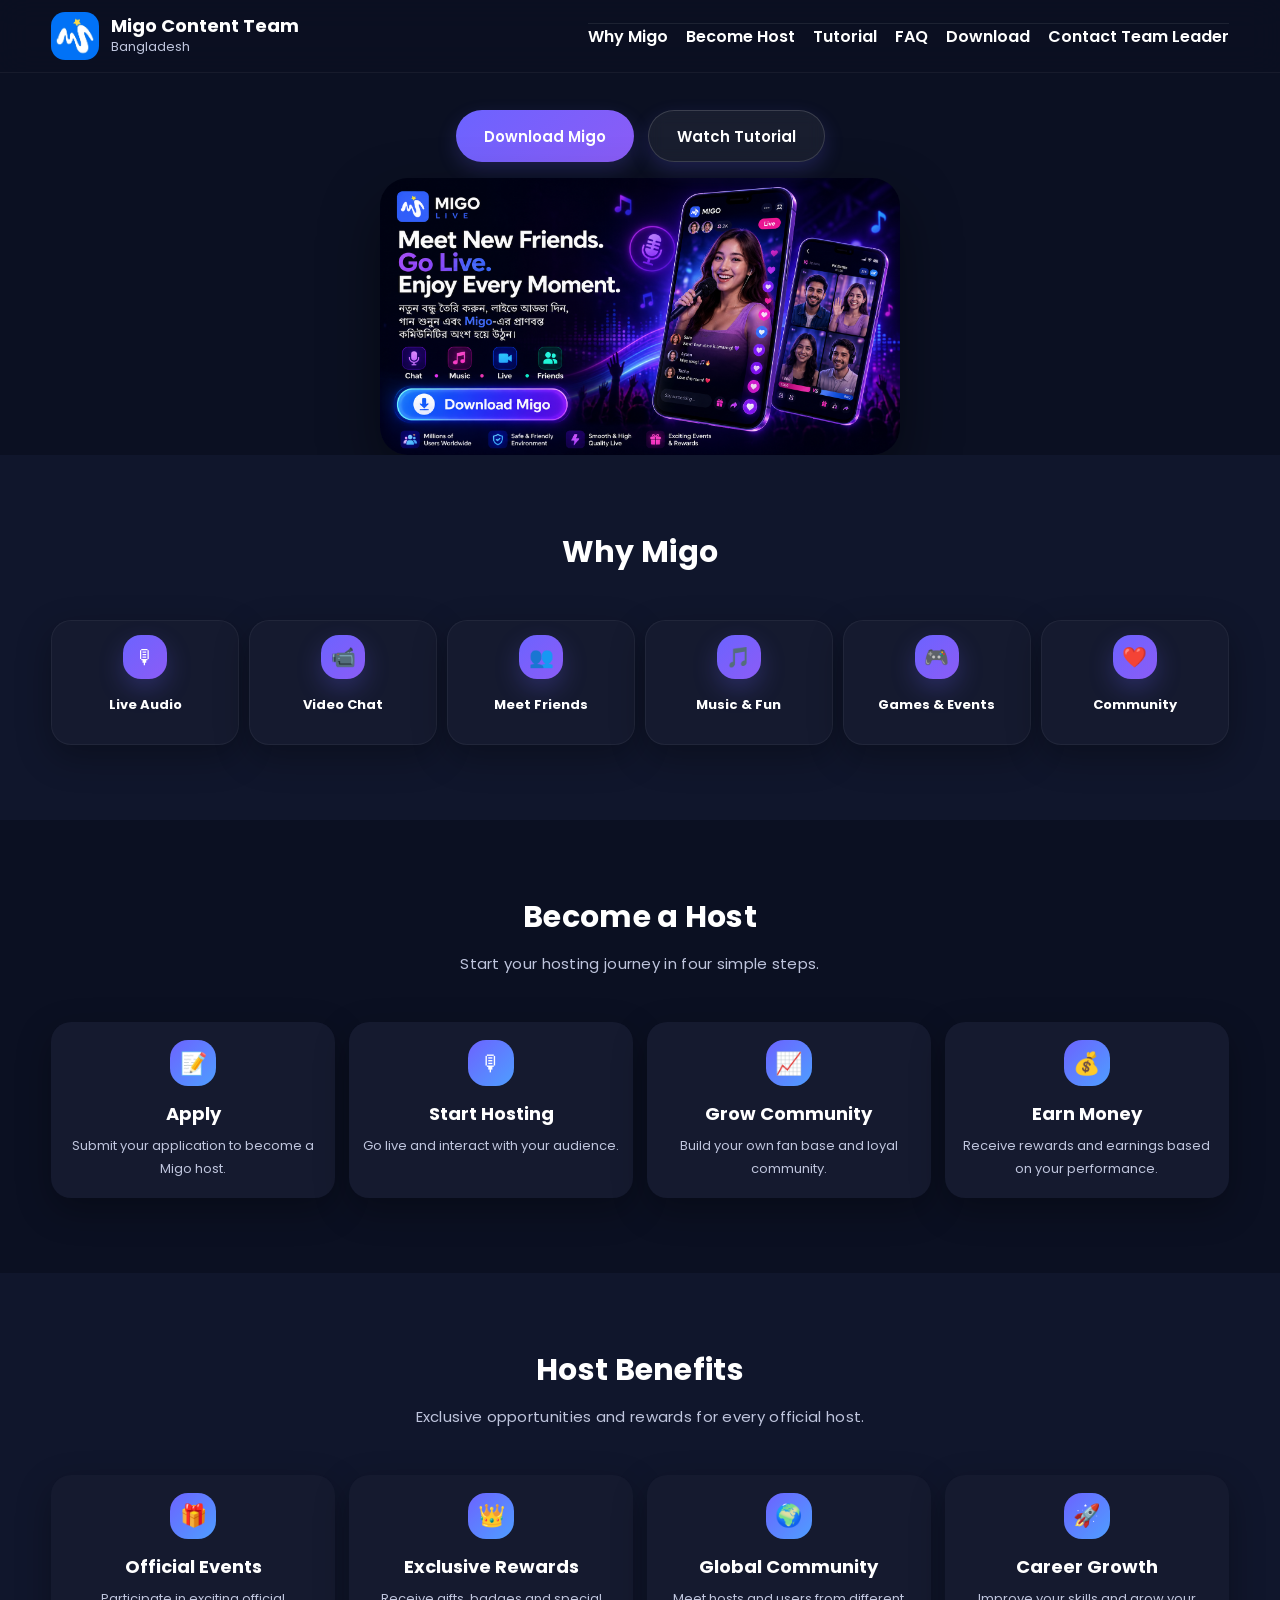
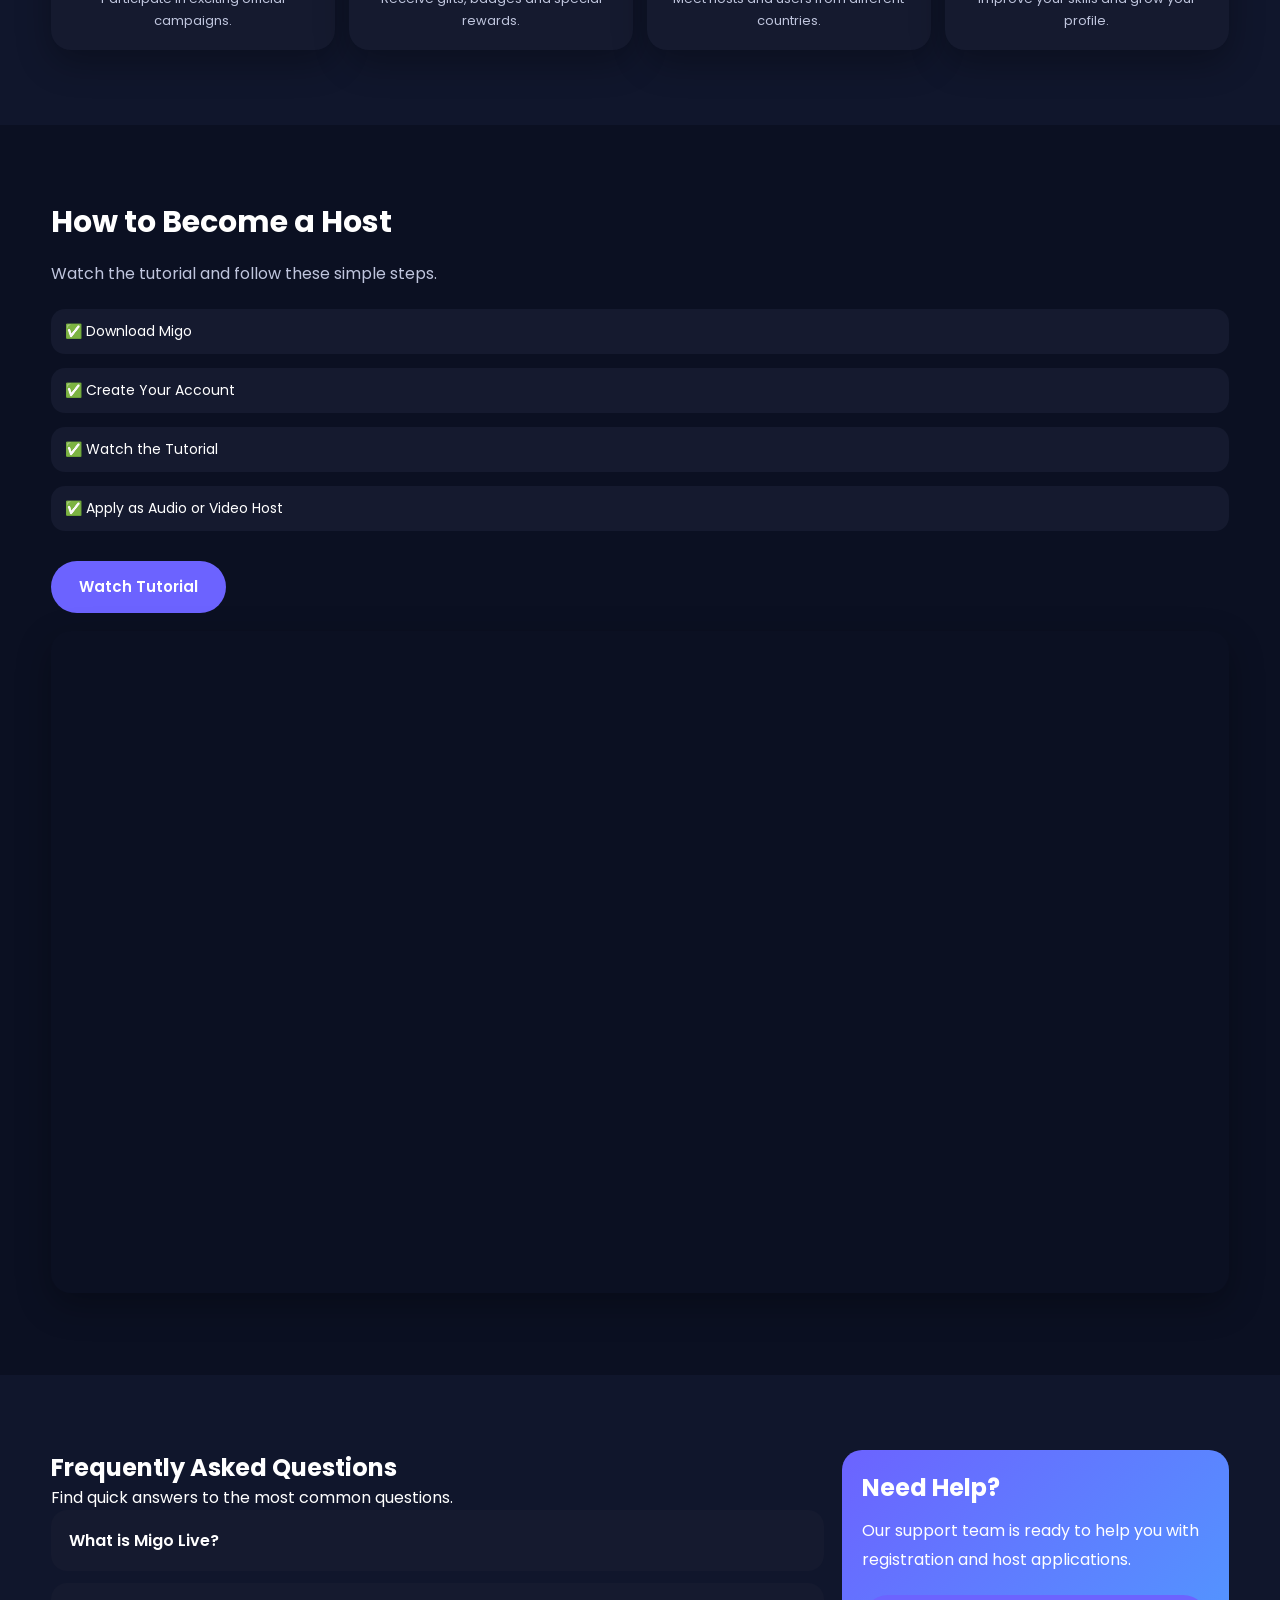
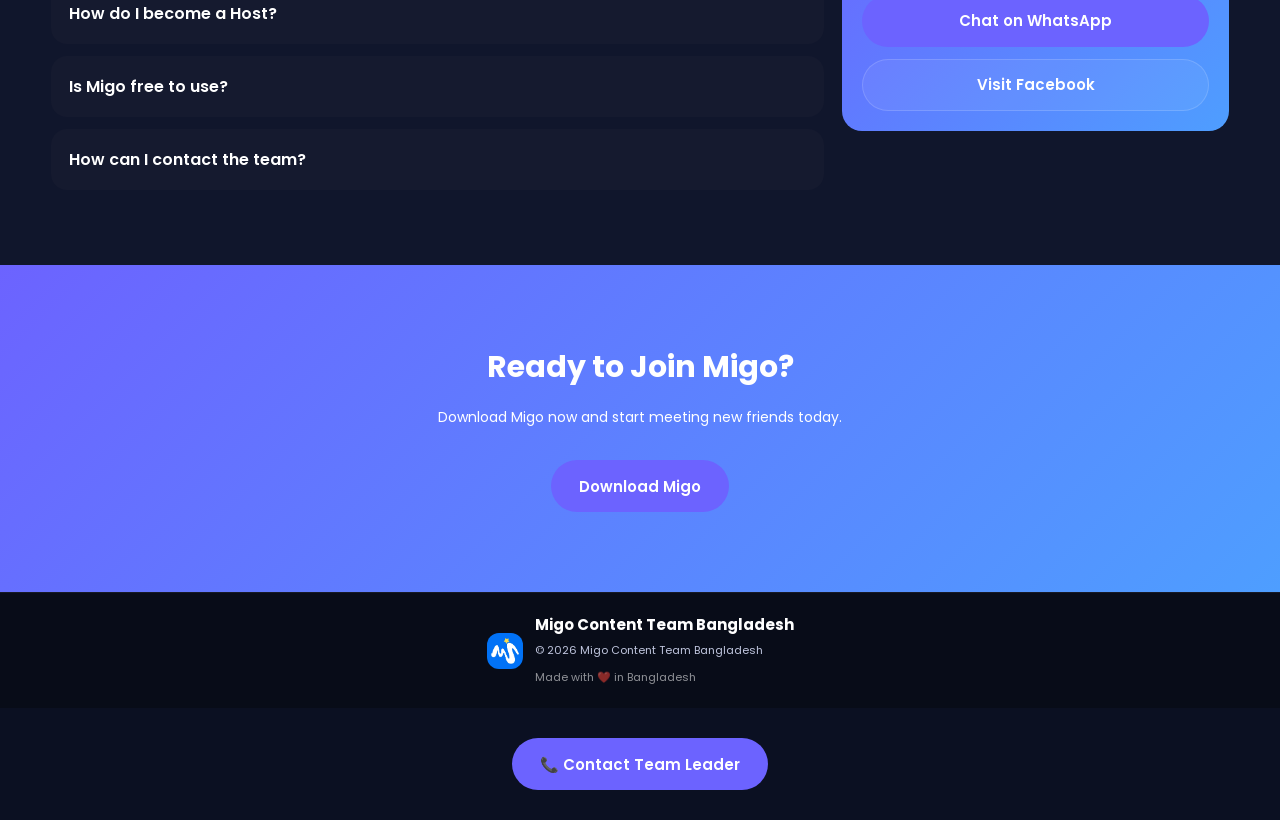
==== commit 8d0c714d: "Add contact menu" ====
--- a/index.html
+++ b/index.html
@@ -59,7 +59,7 @@
 <a href="#faq">FAQ</a>
 
 <a href="#download">Download</a>
-
+<a href="#contact">Contact Team Leader</a>
 </nav>
 
 <div class="menu-btn"
--- a/style.css
+++ b/style.css
@@ -1833,4 +1833,43 @@
     flex-direction:column;
     gap:12px;
     margin-top:20px;
+}
+.leader-card h2{
+    color:#111827;
+}
+
+.leader-info{
+    color:#374151;
+}
+
+.leader-info strong{
+    color:#111827;
+}
+
+.leader-buttons .secondary{
+    color:#111827;
+    background:#f3f4f6;
+    border:1px solid #d1d5db;
+}
+.leader-card h2{
+    color:#111827 !important;
+}
+
+.leader-role{
+    color:#2563eb !important;
+}
+
+.leader-info,
+.leader-info p{
+    color:#374151 !important;
+}
+
+.leader-info strong{
+    color:#111827 !important;
+}
+
+.leader-buttons .secondary{
+    color:#111827 !important;
+    background:#f3f4f6 !important;
+    border:1px solid #d1d5db !important;
 }
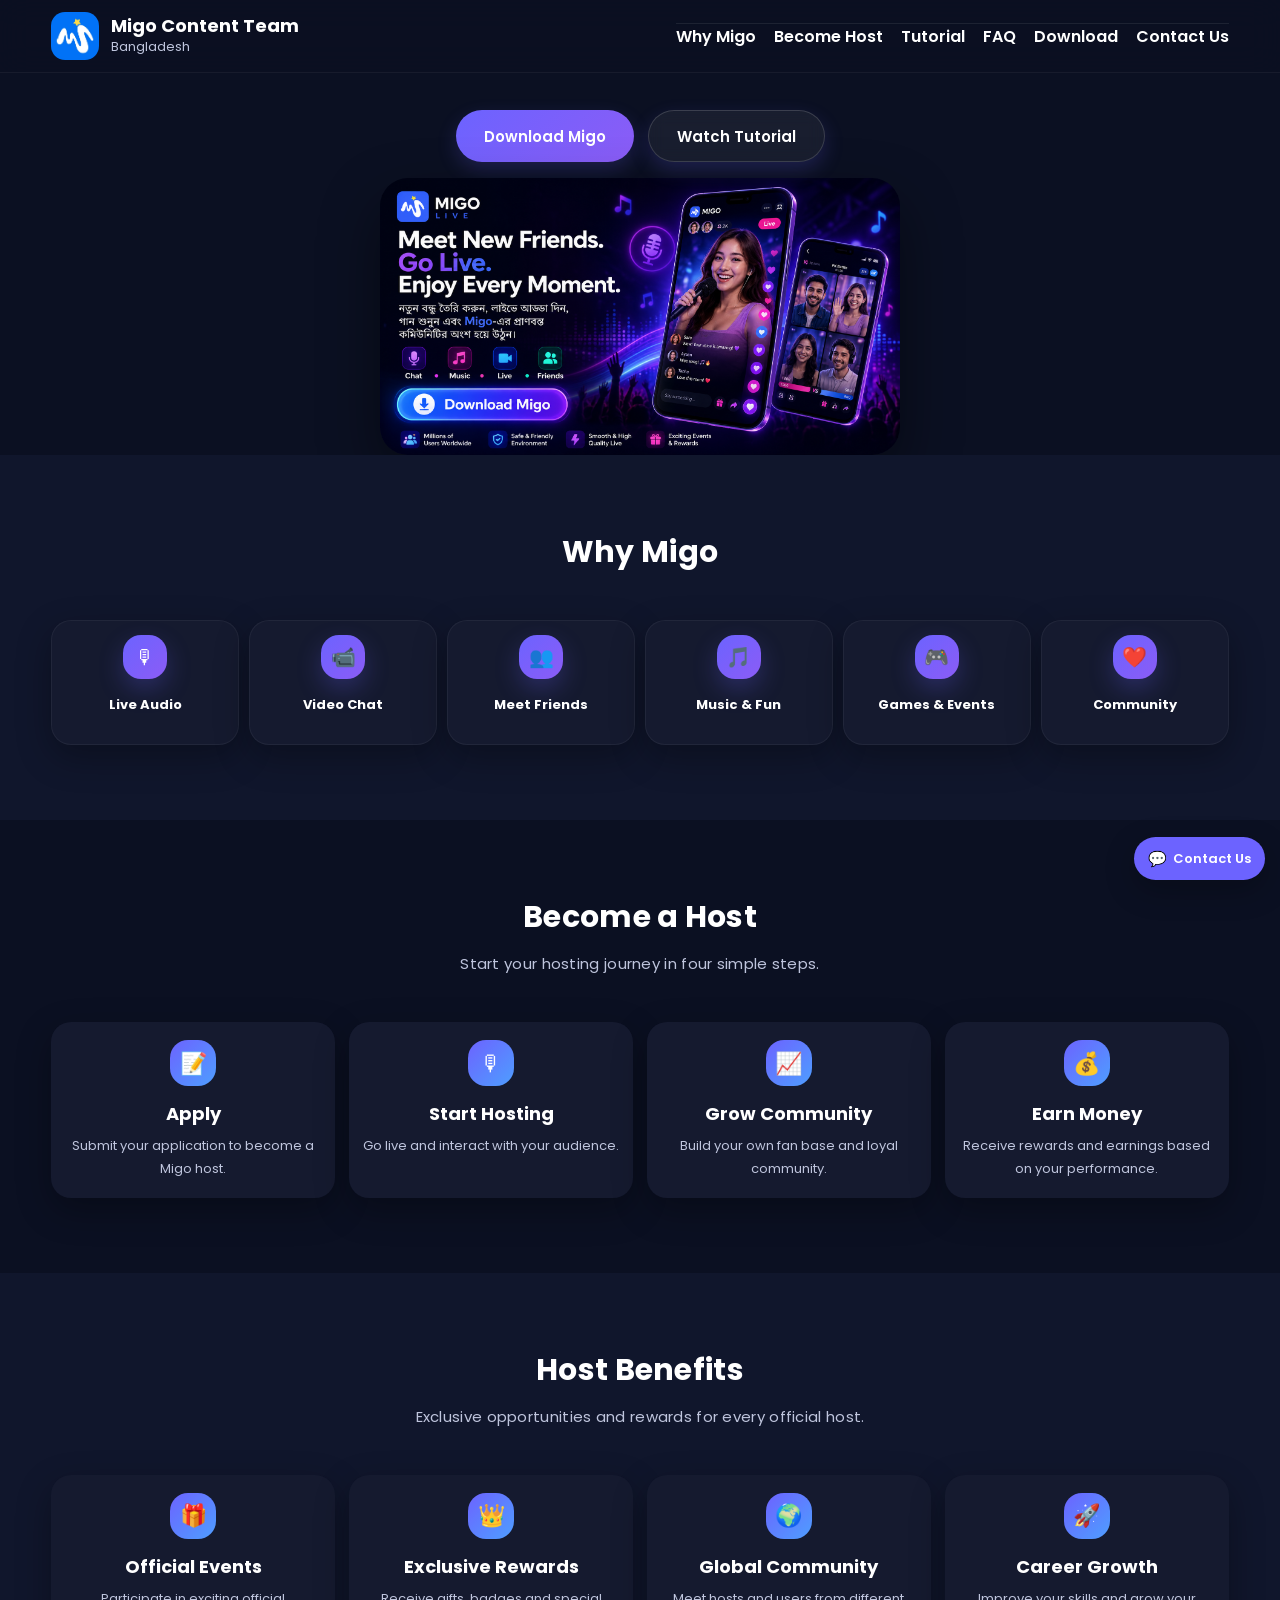
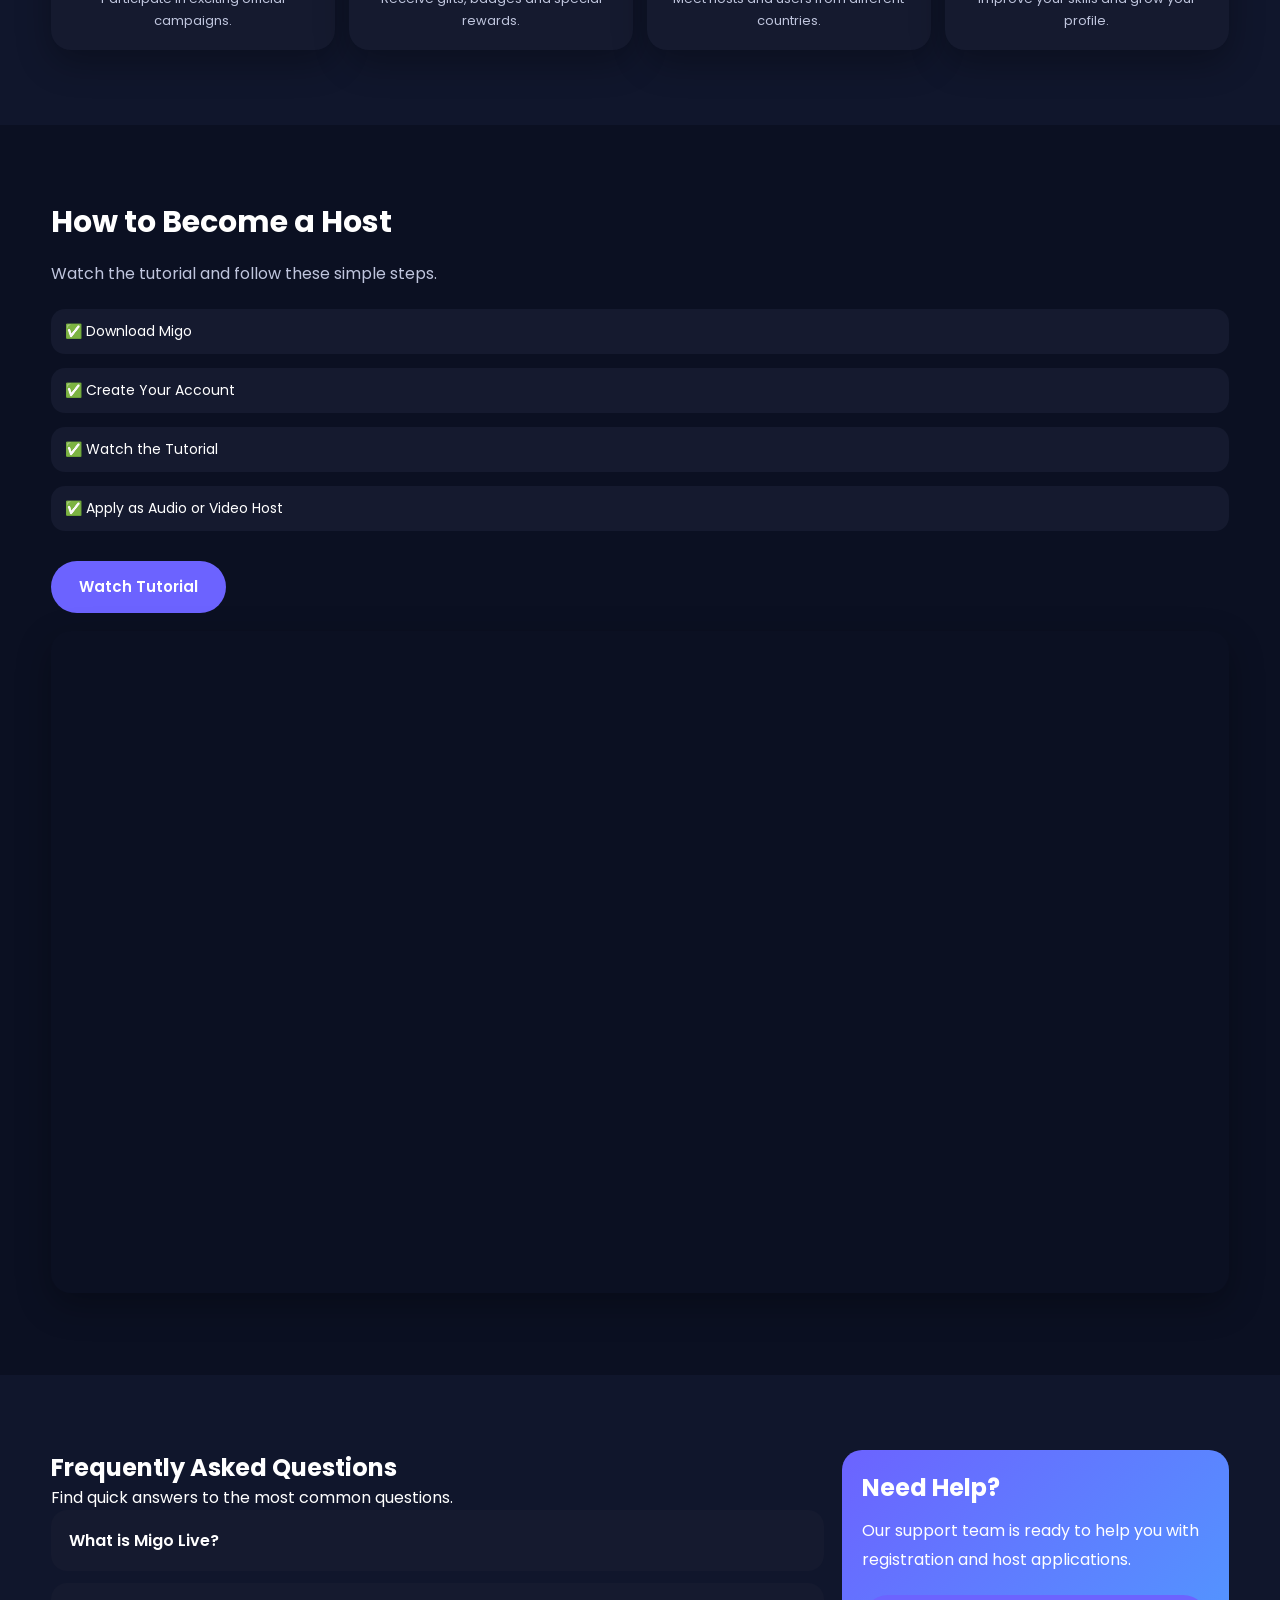
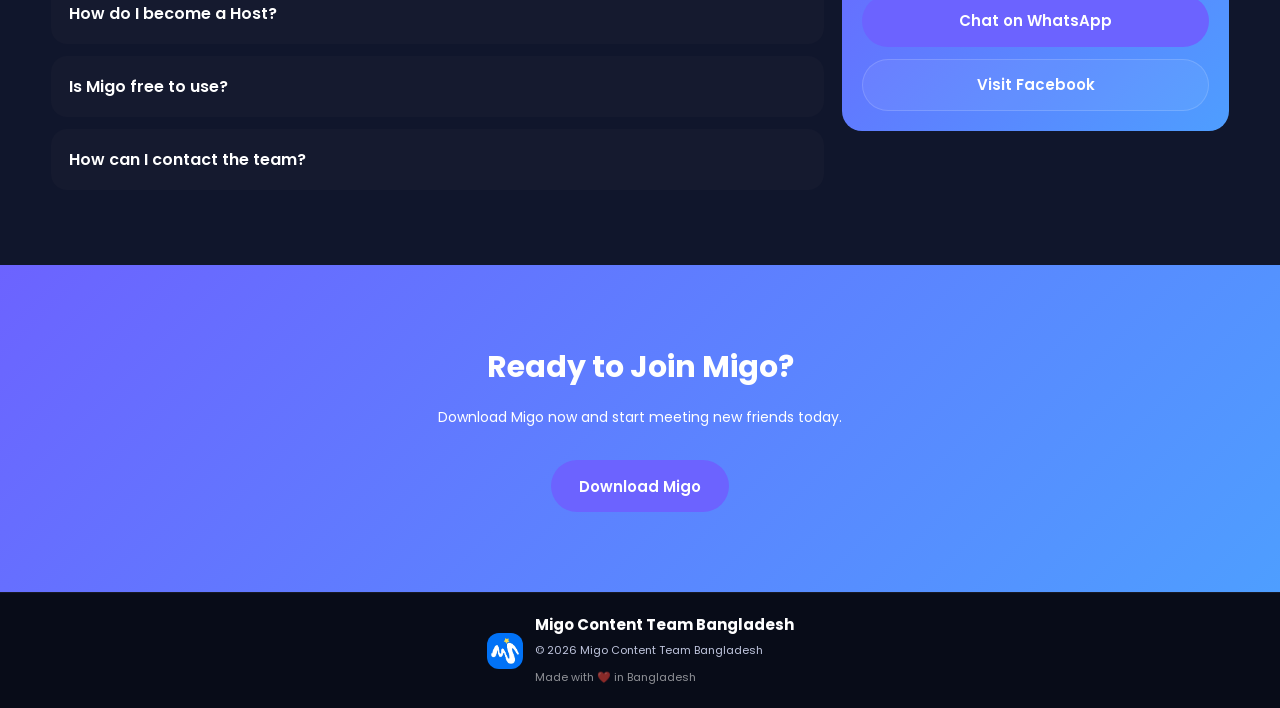
==== commit 2f5e2b0c: "V5: Contact Us popup and UI improvements" ====
--- a/index.html
+++ b/index.html
@@ -59,7 +59,7 @@
 <a href="#faq">FAQ</a>
 
 <a href="#download">Download</a>
-<a href="#contact">Contact Team Leader</a>
+<a href="#" id="menuContactUs">Contact Us</a>
 </nav>
 
 <div class="menu-btn"
@@ -72,9 +72,7 @@
 
 </div>
 
-</header>
-
-<!-- ===========================
+</header><!-- ===========================
 HERO
 =========================== -->
 
@@ -84,42 +82,22 @@
 
 <div class="hero-left">
 
-<div class="badge"
-
-id="heroBadge">
-
-</div>
+<div class="badge" id="heroBadge"></div>
 
 <h1 id="heroTitle"></h1>
 
 <p id="heroDescription"></p>
 
-<div class="hero-tags"
-
-id="heroTags">
-
-</div>
+<div class="hero-tags" id="heroTags"></div>
 
 <div class="hero-buttons">
 
-<a
-
-id="downloadHeroBtn"
-
-class="btn primary">
-
+<a id="downloadHeroBtn" class="btn primary">
 Download
-
-</a>
-
-<a
-
-id="tutorialHeroBtn"
-
-class="btn secondary">
-
+</a>
+
+<a id="tutorialHeroBtn" class="btn secondary">
 Tutorial
-
 </a>
 
 </div>
@@ -129,11 +107,8 @@
 <div class="hero-right">
 
 <img
-
 src="hero-banner.webp"
-
 alt="Hero"
-
 class="hero-image">
 
 </div>
@@ -141,7 +116,6 @@
 </div>
 
 </section>
-
 <!-- ===========================
 WHY MIGO
 =========================== -->
@@ -382,7 +356,7 @@
 </div>
 
 </footer>
-<section class="contact-leader">
+<section id="contactLeader" class="contact-leader">
     <div class="container">
         <button id="contactLeaderBtn" class="btn primary">
             📞 Contact Team Leader
@@ -421,7 +395,9 @@
 <script src="config.js"></script>
 
 <script src="script.js"></script>
-
+<script src="custom.js"></script>
+<a href="#" id="floatingContact" class="floating-contact">
+    <span>💬</span>
+    Contact Us </a>
 </body>
-
-</html>+</html>
--- a/style.css
+++ b/style.css
@@ -1872,4 +1872,83 @@
     color:#111827 !important;
     background:#f3f4f6 !important;
     border:1px solid #d1d5db !important;
+}
+/* ===== V5 UPGRADE : COPY MIGO ID ===== */
+
+.copy-migo-id{
+    cursor:pointer;
+    font-weight:600;
+    color:#2563eb;
+    transition:.2s;
+    user-select:none;
+}
+
+.copy-migo-id:hover{
+    color:#1d4ed8;
+}
+
+.copy-toast{
+    position:fixed;
+    left:50%;
+    bottom:25px;
+    transform:translateX(-50%);
+    background:#111827;
+    color:#fff;
+    padding:10px 18px;
+    border-radius:12px;
+    font-size:14px;
+    opacity:0;
+    pointer-events:none;
+    transition:.3s;
+    z-index:99999;
+}
+
+.copy-toast.show{
+    opacity:1;
+}
+/* ===== V5 : FLOATING CONTACT ===== */
+
+.floating-contact{
+    position:fixed;
+    right:15px;
+    bottom:20px;
+    z-index:9999;
+
+    display:flex;
+    align-items:center;
+    gap:6px;
+
+    background:#6C63FF;
+    color:#fff;
+
+    padding:10px 14px;
+
+    border-radius:999px;
+
+    font-size:13px;
+    font-weight:600;
+
+    text-decoration:none;
+
+    box-shadow:0 10px 30px rgba(0,0,0,.25);
+
+    transition:.25s;
+}
+
+.floating-contact:hover{
+
+    transform:translateY(-2px);
+
+    background:#5b53ef;
+
+}
+
+.floating-contact span{
+
+    font-size:15px;
+
+}
+/* Hide old Contact Team Leader button */
+.contact-leader{
+    display: none !important;
 }
